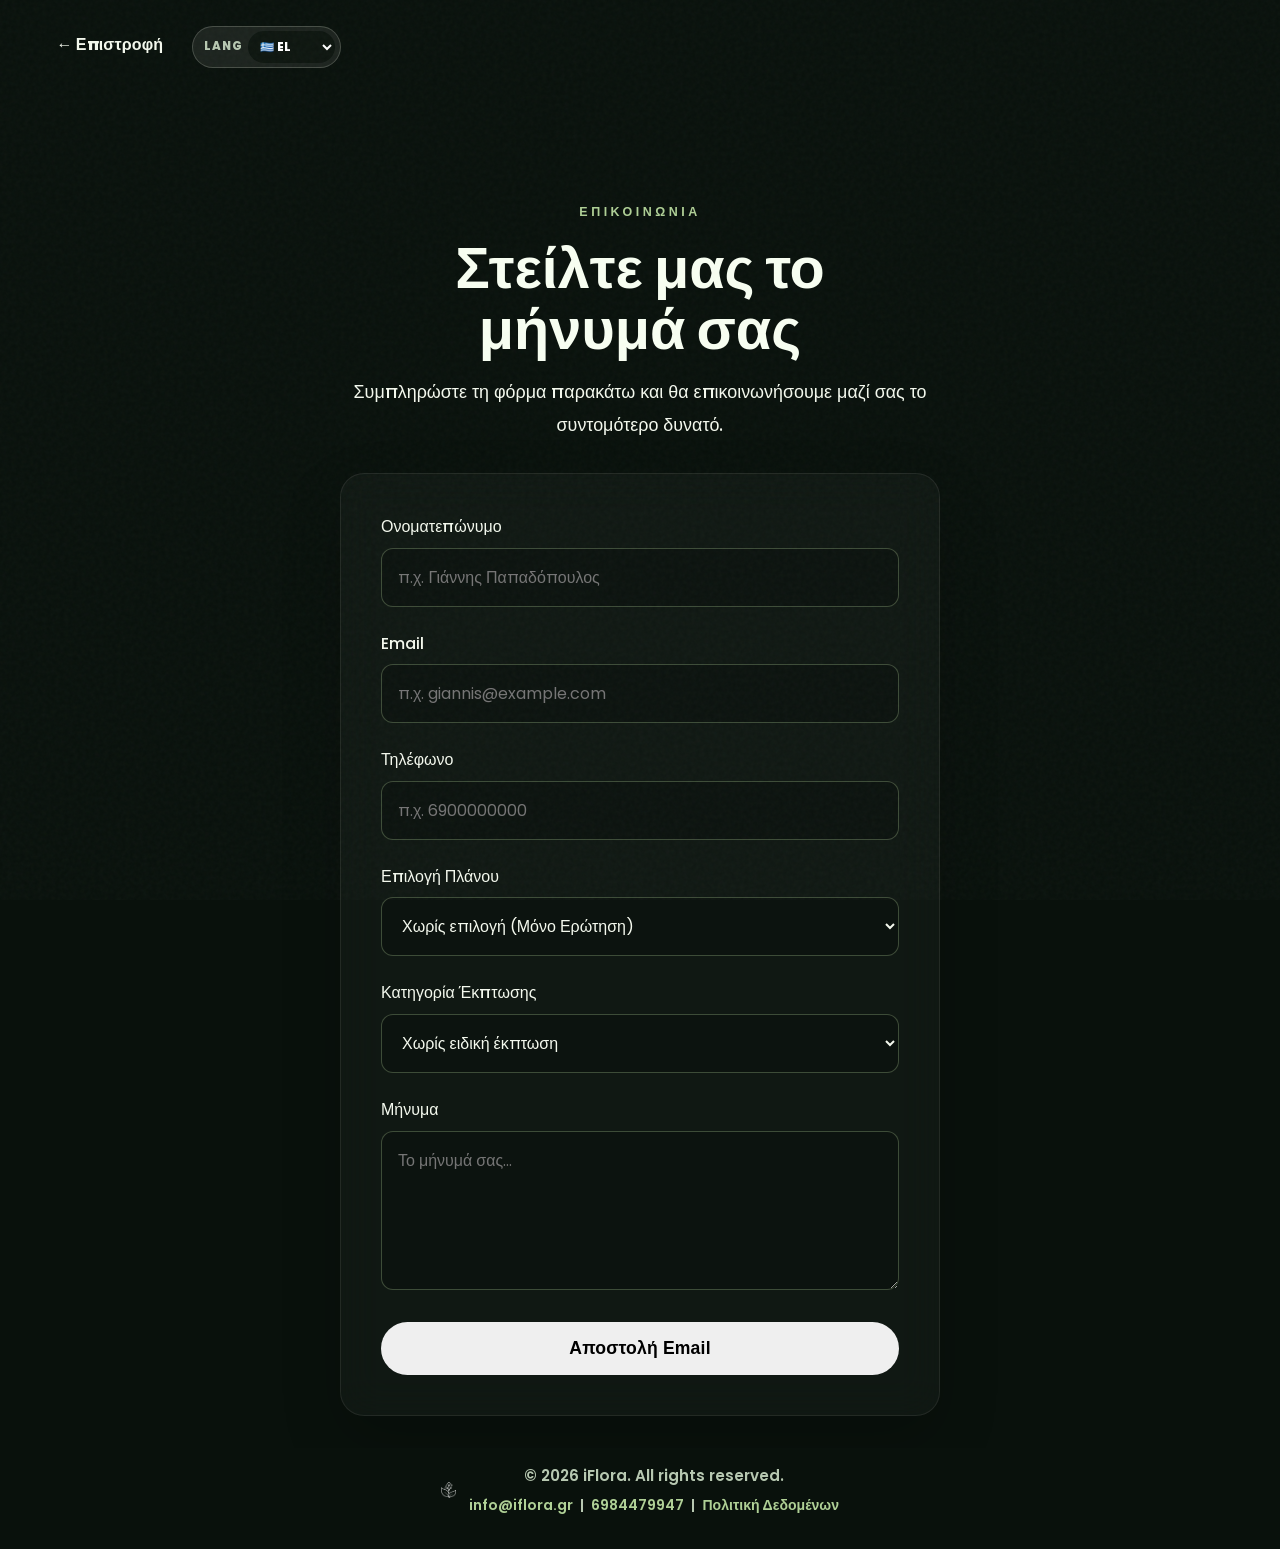
==== contact.html @ 6810f480 "Add multilingual landing page support" ====
<!DOCTYPE html>
<html lang="el">

<head>
	<meta charset="UTF-8">
	<meta name="viewport" content="width=device-width, initial-scale=1.0">
	<title>Επικοινωνία | iFlora</title>
	<link rel="preconnect" href="https://fonts.googleapis.com">
	<link rel="preconnect" href="https://fonts.gstatic.com" crossorigin>
	<link href="https://fonts.googleapis.com/css2?family=Poppins:wght@300;400;500;600&display=swap" rel="stylesheet">
	<link rel="icon" type="image/png" href="media/iflora.png">
	<link rel="stylesheet" href="style.css">
</head>

<body>
	<div class="identity-bg" id="identity-bg"></div>

	<div class="page-content">
		<div class="noise-overlay" aria-hidden="true"></div>

		<!-- Navigation -->
		<nav class="navbar" id="navbar" style="justify-content: space-between; padding: 1rem 2rem;">
			<a href="index.html" class="btn primary" style="text-decoration: none;">&larr; Επιστροφή</a>
			<label class="language-switcher contact-language-switcher" aria-label="Language selector">
					<span class="language-switcher-label">Lang</span>
					<select class="language-select" data-language-select aria-label="Language">
						<option value="el">🇬🇷 EL</option>
						<option value="bg">🇧🇬 BG</option>
						<option value="sq">🇦🇱 SQ</option>
						<option value="tr">🇹🇷 TR</option>
						<option value="ro">🇷🇴 RO</option>
						<option value="nl">🇳🇱 NL</option>
						<option value="fr">🇫🇷 FR</option>
						<option value="es">🇪🇸 ES</option>
						<option value="it">🇮🇹 IT</option>
					</select>
			</label>
		</nav>

		<main style="min-height: 85vh; display: flex; align-items: center; justify-content: center; padding: 2rem; margin-top: 5rem;">
			<section class="contact-section" data-animate style="width: 100%; max-width: 600px; position: relative; z-index: 10;">
				<div class="section-heading" style="text-align: center; margin-bottom: 2rem;">
					<p class="eyebrow">ΕΠΙΚΟΙΝΩΝΙΑ</p>
					<h2>Στείλτε μας το μήνυμά σας</h2>
					<p style="margin-top: 1rem; color: var(--text-muted);">Συμπληρώστε τη φόρμα παρακάτω και θα επικοινωνήσουμε μαζί σας το συντομότερο δυνατό.</p>
				</div>
				
				<form class="contact-form" action="mailto:info@iflora.gr" method="post" enctype="text/plain" style="display: flex; flex-direction: column; gap: 1.5rem; background: rgba(255, 255, 255, 0.03); padding: 2.5rem; border-radius: 24px; border: 1px solid rgba(255, 255, 255, 0.08); backdrop-filter: blur(20px); box-shadow: 0 25px 60px rgba(0,0,0,0.2);">
					<div class="form-group" style="display: flex; flex-direction: column; text-align: left;">
						<label for="name" style="margin-bottom: 0.5rem; font-weight: 500; color: var(--text);">Ονοματεπώνυμο</label>
						<input type="text" id="name" name="name" required placeholder="π.χ. Γιάννης Παπαδόπουλος" style="padding: 1rem; border-radius: 12px; border: 1px solid rgba(175, 208, 154, 0.3); background: rgba(0, 0, 0, 0.2); color: var(--text); font-family: inherit; font-size: 1rem;">
					</div>
					<div class="form-group" style="display: flex; flex-direction: column; text-align: left;">
						<label for="email" style="margin-bottom: 0.5rem; font-weight: 500; color: var(--text);">Email</label>
						<input type="email" id="email" name="email" required placeholder="π.χ. giannis@example.com" style="padding: 1rem; border-radius: 12px; border: 1px solid rgba(175, 208, 154, 0.3); background: rgba(0, 0, 0, 0.2); color: var(--text); font-family: inherit; font-size: 1rem;">
					</div>
					<div class="form-group" style="display: flex; flex-direction: column; text-align: left;">
						<label for="phone" style="margin-bottom: 0.5rem; font-weight: 500; color: var(--text);">Τηλέφωνο</label>
						<input type="tel" id="phone" name="phone" placeholder="π.χ. 6900000000" style="padding: 1rem; border-radius: 12px; border: 1px solid rgba(175, 208, 154, 0.3); background: rgba(0, 0, 0, 0.2); color: var(--text); font-family: inherit; font-size: 1rem;">
					</div>
					<div class="form-group" style="display: flex; flex-direction: column; text-align: left;">
						<label for="plan" style="margin-bottom: 0.5rem; font-weight: 500; color: var(--text);">Επιλογή Πλάνου</label>
						<select id="plan" name="plan" style="padding: 1rem; border-radius: 12px; border: 1px solid rgba(175, 208, 154, 0.3); background: rgba(0, 0, 0, 0.2); color: var(--text); font-family: inherit; font-size: 1rem;">
							<option value="none">Χωρίς επιλογή (Μόνο Ερώτηση)</option>
							<option value="Beginner">Beginner</option>
							<option value="Standard">Standard</option>
							<option value="Professional">Professional</option>
						</select>
					</div>
					<div class="form-group" style="display: flex; flex-direction: column; text-align: left;">
						<label for="discount" style="margin-bottom: 0.5rem; font-weight: 500; color: var(--text);">Κατηγορία Έκπτωσης</label>
						<select id="discount" name="discount" style="padding: 1rem; border-radius: 12px; border: 1px solid rgba(175, 208, 154, 0.3); background: rgba(0, 0, 0, 0.2); color: var(--text); font-family: inherit; font-size: 1rem;">
							<option value="none">Χωρίς ειδική έκπτωση</option>
							<option value="Student">Student — φοιτητές</option>
							<option value="iFlora NextGen">iFlora NextGen — μη φοιτητές κάτω των 30</option>
						</select>
					</div>
					<div class="form-group" style="display: flex; flex-direction: column; text-align: left;">
						<label for="message" style="margin-bottom: 0.5rem; font-weight: 500; color: var(--text);">Μήνυμα</label>
						<textarea id="message" name="message" rows="5" required placeholder="Το μήνυμά σας..." style="padding: 1rem; border-radius: 12px; border: 1px solid rgba(175, 208, 154, 0.3); background: rgba(0, 0, 0, 0.2); color: var(--text); font-family: inherit; resize: vertical; font-size: 1rem;"></textarea>
					</div>
					<button type="submit" class="btn primary" style="width: 100%; justify-content: center; margin-top: 0.5rem; font-size: 1.1rem;">Αποστολή Email</button>
				</form>
			</section>
		</main>

		<div class="footer-shell site-footer contact-page-footer">
			<img src="media/iflora2.png" alt="iFlora Logo" style="height: 16px; width: auto; opacity: 0.8;">
			<div class="footer-copy">
				<p>© 2026 iFlora. All rights reserved.</p>
				<div class="footer-contact" aria-label="Στοιχεία επικοινωνίας">
					<a href="mailto:info@iflora.gr">info@iflora.gr</a>
					<span aria-hidden="true">|</span>
					<a href="tel:+306984479947">6984479947</a>
					<span aria-hidden="true">|</span>
					<a href="politiki-dedomenon.html">Πολιτική Δεδομένων</a>
				</div>
			</div>
		</div>
	</div>

	<script src="i18n.js"></script>
	<script src="script.js"></script>
</body>

</html>
---- style.css ----
:root {
	--forest: #2d4b2f;
	--leaf: #597b5b;
	--sage: #afd096;
	--cream: #09110c;
	--mist: #111f15;
	--olive: #7f966d;
	--ink: #f4f9ee;
	--muted: #b7c8b1;
	--white: #ffffff;
	--panel: rgba(17, 31, 21, 0.72);
	--panel-strong: rgba(20, 35, 24, 0.92);
	--border: rgba(229, 237, 232, 0.14);
	--shadow: 0 24px 70px rgba(0, 0, 0, 0.3);
	--radius: 22px;
	--max: 1180px;
	font-family: "Poppins", -apple-system, BlinkMacSystemFont, "Segoe UI", sans-serif;
	color: var(--ink);
	background: var(--cream);
}

* {
	box-sizing: border-box;
	margin: 0;
	padding: 0;
}

html {
	scroll-behavior: smooth;
}

body {
	min-height: 100vh;
	background: var(--cream);
	color: var(--ink);
	line-height: 1.6;
	-webkit-font-smoothing: antialiased;
	text-rendering: optimizeLegibility;
	transition: color 0.8s ease, background 0.8s ease;
}

body::selection {
	background: var(--sage);
	color: var(--forest);
}

a {
	color: inherit;
	text-decoration: none;
}

img,
video {
	display: block;
	max-width: 100%;
}

.site-bg {
	position: fixed;
	inset: 0;
	z-index: -2;
	background:
		radial-gradient(circle at 12% 12%, rgba(175, 208, 150, 0.18), transparent 30%),
		radial-gradient(circle at 86% 18%, rgba(89, 123, 91, 0.18), transparent 32%),
		linear-gradient(180deg, #07100b 0%, #0e1a12 52%, #172716 100%);
	transition: opacity 0.8s ease, background 0.8s ease;
}

.noise-overlay {
	position: fixed;
	inset: 0;
	z-index: 20;
	pointer-events: none;
	opacity: 0.035;
	background-image: url("data:image/svg+xml,%3Csvg viewBox='0 0 256 256' xmlns='http://www.w3.org/2000/svg'%3E%3Cfilter id='noise'%3E%3CfeTurbulence type='fractalNoise' baseFrequency='0.8' numOctaves='4' stitchTiles='stitch'/%3E%3C/filter%3E%3Crect width='100%25' height='100%25' filter='url(%23noise)'/%3E%3C/svg%3E");
}

.site-header {
	position: sticky;
	top: 8px;
	z-index: 10;
	display: flex;
	align-items: center;
	justify-content: space-between;
	gap: 1.25rem;
	width: min(calc(100% - 32px), 1280px);
	margin: 8px auto 0;
	padding: 0.46rem 0.68rem;
	border: 1px solid var(--border);
	border-radius: 999px;
	background: rgba(9, 17, 12, 0.76);
	backdrop-filter: blur(18px);
	-webkit-backdrop-filter: blur(18px);
	box-shadow: 0 14px 40px rgba(0, 0, 0, 0.16);
}

.site-header.is-scrolled {
	background: rgba(9, 17, 12, 0.92);
	box-shadow: 0 18px 48px rgba(0, 0, 0, 0.22);
}

.brand {
	display: inline-flex;
	align-items: center;
	min-width: clamp(8.6rem, 13vw, 12rem);
	padding: 0.18rem 0.42rem;
	border-radius: 999px;
	background: transparent;
}

.brand img {
	width: clamp(8.6rem, 13vw, 12rem);
	height: auto;
	object-fit: contain;
	filter: drop-shadow(0 1px 10px rgba(0, 0, 0, 0.3));
}

.nav-links {
	display: flex;
	align-items: center;
	gap: clamp(0.8rem, 2vw, 1.8rem);
	color: var(--muted);
	font-size: 0.92rem;
	font-weight: 700;
}

.nav-links a {
	transition: color 0.25s ease;
}

.nav-links a:hover {
	color: var(--sage);
}

.mobile-nav-login {
	display: none;
}

.header-actions {
	display: flex;
	align-items: center;
	gap: 0.6rem;
}

.language-switcher {
	display: inline-flex;
	align-items: center;
	gap: 0.35rem;
	min-height: 42px;
	padding: 0.24rem 0.36rem 0.24rem 0.7rem;
	border: 1px solid rgba(245, 250, 233, 0.2);
	border-radius: 999px;
	background: rgba(245, 250, 233, 0.08);
	color: var(--white);
	font-size: 0.72rem;
	font-weight: 800;
	letter-spacing: 0.08em;
	text-transform: uppercase;
}

.language-switcher-label {
	color: var(--muted);
}

.language-select {
	min-width: 5.4rem;
	min-height: 32px;
	border: 0;
	border-radius: 999px;
	background: rgba(9, 17, 12, 0.72);
	color: var(--white);
	font: inherit;
	letter-spacing: 0.04em;
	padding: 0 0.5rem;
	cursor: pointer;
	outline: none;
}

.language-select:focus-visible {
	box-shadow: 0 0 0 2px rgba(175, 208, 150, 0.7);
}

.contact-language-switcher {
	position: relative;
	z-index: 10;
}

.menu-toggle {
	display: none;
	width: 44px;
	height: 44px;
	align-items: center;
	justify-content: center;
	flex-direction: column;
	gap: 4px;
	border: 1px solid rgba(245, 250, 233, 0.24);
	border-radius: 999px;
	background: rgba(245, 250, 233, 0.08);
	color: var(--white);
	cursor: pointer;
	transition: background 0.25s ease, border-color 0.25s ease, transform 0.25s ease;
}

.menu-toggle:hover,
.menu-toggle:focus-visible {
	background: rgba(245, 250, 233, 0.14);
	border-color: rgba(245, 250, 233, 0.42);
}

.menu-toggle span {
	display: block;
	width: 18px;
	height: 2px;
	border-radius: 99px;
	background: currentColor;
	transition: transform 0.25s ease, opacity 0.25s ease;
}

.site-header.nav-open .menu-toggle span:nth-child(1) {
	transform: translateY(6px) rotate(45deg);
}

.site-header.nav-open .menu-toggle span:nth-child(2) {
	opacity: 0;
}

.site-header.nav-open .menu-toggle span:nth-child(3) {
	transform: translateY(-6px) rotate(-45deg);
}

.btn {
	display: inline-flex;
	align-items: center;
	justify-content: center;
	min-height: 48px;
	padding: 0.9rem 1.4rem;
	border-radius: 999px;
	border: 2px solid transparent;
	font-weight: 800;
	letter-spacing: 0.01em;
	text-align: center;
	transition: transform 0.25s ease, background 0.25s ease, border-color 0.25s ease, color 0.25s ease;
}

.btn:hover {
	transform: translateY(-2px);
}

.btn-primary {
	background: var(--sage);
	border-color: var(--sage);
	color: var(--forest);
}

.btn-primary:hover {
	background: #c9ddbf;
	border-color: #c9ddbf;
}

.btn-login {
	background: rgba(175, 208, 150, 0.96);
	border-color: rgba(175, 208, 150, 0.96);
	color: var(--forest);
	box-shadow: 0 10px 26px rgba(0, 0, 0, 0.18);
}

.btn-login:hover,
.btn-login:focus-visible {
	background: #c9ddbf;
	border-color: #c9ddbf;
}

.btn-outline,
.btn-ghost {
	background: transparent;
	border-color: rgba(245, 250, 233, 0.34);
	color: var(--white);
}

.btn-small {
	min-height: 36px;
	padding: 0.5rem 0.9rem;
	font-size: 0.86rem;
}

.full-width {
	width: 100%;
}

main {
	overflow: hidden;
}

.hero-section {
	position: relative;
	min-height: calc(100vh - 32px);
	display: grid;
	align-items: end;
	margin-top: -68px;
	padding: clamp(6.4rem, 10vw, 8.8rem) clamp(1.2rem, 5vw, 4rem) clamp(3rem, 7vw, 6rem);
	color: var(--white);
	overflow: hidden;
	isolation: isolate;
}

.hero-video,
.hero-overlay {
	position: absolute;
	inset: 0;
	width: 100%;
	height: 100%;
}

.hero-video {
	z-index: -2;
	object-fit: cover;
	filter: saturate(0.92) contrast(1.05);
}

.hero-overlay {
	z-index: -1;
	background:
		linear-gradient(90deg, rgba(5, 14, 7, 0.9) 0%, rgba(5, 14, 7, 0.54) 48%, rgba(5, 14, 7, 0.04) 100%),
		linear-gradient(180deg, rgba(5, 14, 7, 0) 0%, rgba(5, 14, 7, 0) 26%, rgba(5, 14, 7, 0.72) 100%);
}

.hero-content {
	position: relative;
	z-index: 4;
	width: min(920px, 100%);
}

.eyebrow {
	color: var(--sage);
	font-size: 0.78rem;
	font-weight: 800;
	letter-spacing: 0.28em;
	text-transform: uppercase;
	margin-bottom: 1rem;
}

.hero-section h2 {
	max-width: 860px;
	font-size: clamp(2.25rem, 4.7vw, 4.9rem);
	font-weight: 800;
	line-height: 1.02;
	letter-spacing: 0;
	color: var(--white);
	text-shadow: 0 2px 28px rgba(0, 0, 0, 0.34);
	text-wrap: balance;
}

.hero-blob-frame {
	position: absolute;
	top: clamp(4.2rem, 8vw, 5.8rem);
	right: clamp(-0.8rem, 1vw, 1.5rem);
	z-index: 1;
	width: min(48vw, 640px);
	aspect-ratio: 1;
	border: 0;
	background: transparent;
	pointer-events: none;
	opacity: 0.78;
	mix-blend-mode: screen;
	filter: drop-shadow(0 0 34px rgba(255, 255, 255, 0.24));
}

.hero-lede {
	max-width: 760px;
	margin-top: 1.4rem;
	color: rgba(255, 255, 255, 0.88);
	font-size: clamp(1.05rem, 1.55vw, 1.28rem);
	font-weight: 500;
	line-height: 1.75;
}

.hero-actions {
	display: flex;
	flex-wrap: wrap;
	gap: 0.9rem;
	margin-top: 2rem;
}

.hero-section .btn-ghost {
	border-color: rgba(255, 255, 255, 0.45);
	color: var(--white);
}

.hero-proof {
	display: flex;
	flex-wrap: wrap;
	gap: 0.75rem;
	list-style: none;
	margin-top: 2rem;
}

.hero-proof li {
	padding: 0.55rem 0.82rem;
	border: 1px solid rgba(255, 255, 255, 0.22);
	border-radius: 999px;
	background: rgba(255, 255, 255, 0.08);
	color: rgba(255, 255, 255, 0.9);
	font-size: 0.88rem;
	font-weight: 700;
}

.intro-band,
.section-shell,
.split-feature,
.proof-section,
.solution-strip,
.faq-section,
.final-cta {
	width: min(calc(100% - 32px), var(--max));
	margin: clamp(4rem, 8vw, 7rem) auto;
}

.intro-band {
	display: grid;
	grid-template-columns: 1.1fr 0.9fr;
	gap: clamp(1.5rem, 5vw, 4rem);
	align-items: end;
	padding: clamp(2rem, 5vw, 4rem);
	border: 1px solid var(--border);
	border-radius: var(--radius);
	background: var(--panel);
	box-shadow: var(--shadow);
}

.intro-band h2,
.section-heading h2,
.split-copy h2,
.solution-copy h2,
.final-cta h2 {
	font-size: clamp(2.1rem, 4.5vw, 4rem);
	font-weight: 800;
	line-height: 1.06;
	letter-spacing: 0;
	text-wrap: balance;
}

.intro-band h2,
.section-heading h2,
.split-copy h2,
.solution-copy h2,
.final-cta h2,
.application-card h3,
.plan-card h3,
.faq-grid summary {
	color: #f8fff2;
}

.intro-band > p,
.split-copy > p,
.section-heading p:not(.eyebrow),
.final-cta p:not(.eyebrow) {
	color: var(--muted);
	font-size: clamp(1rem, 1.4vw, 1.16rem);
	font-weight: 500;
	line-height: 1.8;
}

.section-heading {
	max-width: 850px;
	margin-bottom: clamp(1.5rem, 4vw, 3rem);
}

.application-grid {
	display: grid;
	grid-template-columns: repeat(4, minmax(0, 1fr));
	gap: 1rem;
}

.application-card,
.metric-card,
.plan-card,
.faq-grid details {
	border: 1px solid var(--border);
	border-radius: var(--radius);
	background: rgba(19, 34, 23, 0.9);
	border-color: rgba(229, 237, 232, 0.18);
	box-shadow: var(--shadow);
}

.split-copy,
.intro-band {
	background: rgba(19, 34, 23, 0.9);
	border-color: rgba(229, 237, 232, 0.18);
}

.application-card {
	position: relative;
	min-height: 360px;
	display: flex;
	flex-direction: column;
	justify-content: flex-end;
	padding: 1.35rem;
	overflow: hidden;
	transition: transform 0.3s ease, background 0.3s ease;
}

.application-card::before {
	content: "";
	position: absolute;
	inset: 0;
	background:
		linear-gradient(180deg, transparent 0%, rgba(45, 75, 47, 0.08) 48%, rgba(45, 75, 47, 0.22) 100%),
		radial-gradient(circle at 20% 0%, rgba(175, 208, 150, 0.35), transparent 35%);
	pointer-events: none;
}

.application-card:hover {
	transform: translateY(-8px);
}

.application-card > * {
	position: relative;
	z-index: 1;
}

.card-number {
	position: absolute;
	top: 1.2rem;
	right: 1.2rem;
	color: rgba(175, 208, 150, 0.14);
	font-size: 3.8rem;
	font-weight: 800;
	line-height: 1;
}

.application-card h3 {
	max-width: 10ch;
	font-size: clamp(1.35rem, 2vw, 1.9rem);
	font-weight: 800;
	line-height: 1.08;
	margin-bottom: 0.85rem;
}

.application-card p {
	color: var(--muted);
	font-weight: 500;
	line-height: 1.7;
	margin-bottom: 1rem;
}

.application-card p,
.stack-list p,
.faq-grid p,
.plan-card ul,
.metric-card span,
.intro-band > p,
.split-copy > p {
	color: #cddbc7;
}

.application-card a {
	color: var(--sage);
	font-weight: 800;
}

.split-feature {
	position: relative;
	display: grid;
	grid-template-columns: 1fr;
	min-height: 660px;
	align-items: center;
	border-radius: calc(var(--radius) + 12px);
	box-shadow: var(--shadow);
	overflow: hidden;
	isolation: isolate;
}

.split-media,
.split-copy {
	grid-area: 1 / 1;
}

.split-media {
	position: absolute;
	inset: 0;
	min-height: 0;
	height: auto;
	border-radius: inherit;
	overflow: hidden;
	box-shadow: none;
}

.split-media::after {
	content: "";
	position: absolute;
	inset: 0;
	z-index: 1;
	background:
		linear-gradient(90deg, rgba(5, 14, 7, 0.18), rgba(5, 14, 7, 0.74)),
		linear-gradient(180deg, rgba(5, 14, 7, 0.02), rgba(5, 14, 7, 0.58));
	pointer-events: none;
}

.split-media video {
	position: absolute;
	inset: 0;
	width: 100%;
	height: 100%;
	object-fit: cover;
	filter: saturate(0.88) contrast(1.06);
}

.split-copy {
	position: relative;
	z-index: 2;
	justify-self: end;
	width: min(610px, calc(100% - clamp(2rem, 8vw, 6rem)));
	margin: clamp(1.3rem, 4vw, 3rem);
	padding: clamp(2rem, 4vw, 3.5rem);
	border: 1px solid var(--border);
	border-radius: calc(var(--radius) + 8px);
	background: rgba(13, 27, 17, 0.78);
	backdrop-filter: blur(18px) saturate(1.08);
	-webkit-backdrop-filter: blur(18px) saturate(1.08);
	box-shadow: var(--shadow);
}

.stack-list {
	display: grid;
	gap: 1rem;
	margin-top: 2rem;
}

.stack-list div {
	padding: 1.1rem;
	border: 1px solid var(--border);
	border-radius: 16px;
	background: rgba(175, 208, 150, 0.12);
}

.stack-list span {
	color: var(--sage);
	font-size: 0.85rem;
	font-weight: 800;
}

.stack-list h3 {
	margin: 0.2rem 0 0.35rem;
	font-size: 1.15rem;
}

.stack-list p {
	color: var(--muted);
	font-size: 0.96rem;
	font-weight: 500;
}

.metric-grid {
	display: grid;
	grid-template-columns: repeat(3, minmax(0, 1fr));
	gap: 1rem;
}

.metric-card {
	padding: clamp(1.4rem, 4vw, 2.3rem);
}

.metric-card strong {
	display: block;
	color: var(--sage);
	font-size: clamp(3rem, 6vw, 5rem);
	font-weight: 800;
	line-height: 1;
}

.metric-card span {
	display: block;
	max-width: 18ch;
	margin-top: 0.8rem;
	color: var(--muted);
	font-weight: 700;
}

.solution-strip {
	position: relative;
	display: grid;
	grid-template-columns: 0.85fr 1.15fr;
	gap: clamp(1.5rem, 5vw, 4rem);
	align-items: center;
	padding: clamp(2rem, 5vw, 4rem);
	border-radius: calc(var(--radius) + 12px);
	background: rgba(8, 18, 11, 0.9);
	color: var(--white);
	box-shadow: var(--shadow);
	overflow: hidden;
	isolation: isolate;
}

.solution-strip-video,
.solution-strip-shade {
	position: absolute;
	inset: 0;
	width: 100%;
	height: 100%;
	pointer-events: none;
}

.solution-strip-video {
	z-index: -2;
	object-fit: cover;
	filter: saturate(0.82) contrast(1.08);
}

.solution-strip-shade {
	z-index: -1;
	background:
		linear-gradient(90deg, rgba(5, 14, 7, 0.9), rgba(5, 14, 7, 0.48)),
		radial-gradient(circle at 78% 18%, rgba(175, 208, 150, 0.25), transparent 30%);
}

.solution-strip > :not(.solution-strip-video):not(.solution-strip-shade) {
	position: relative;
	z-index: 1;
}

.solution-strip h2,
.final-cta h2 {
	color: var(--white);
	text-shadow: 0 2px 18px rgba(0, 0, 0, 0.24);
}

.solution-strip .eyebrow,
.final-cta .eyebrow {
	color: rgba(245, 250, 233, 0.78);
}

.solution-list {
	display: grid;
	grid-template-columns: repeat(2, minmax(0, 1fr));
	gap: 0.85rem;
}

.solution-list a {
	padding: 1rem;
	border: 1px solid rgba(255, 255, 255, 0.18);
	border-radius: 16px;
	background: rgba(255, 255, 255, 0.08);
	font-weight: 800;
	transition: background 0.25s ease, transform 0.25s ease;
}

.solution-list a:hover {
	background: rgba(255, 255, 255, 0.14);
	transform: translateY(-3px);
}

.plans-section {
	position: relative;
	width: 100%;
	margin: clamp(4rem, 8vw, 7rem) auto;
	padding: clamp(4rem, 8vw, 7rem) clamp(1rem, 4vw, 3rem);
	overflow: hidden;
	color: #f7fbf2;
}

.plans-bg-video,
.plans-bg-shade {
	position: absolute;
	inset: 0;
	width: 100%;
	height: 100%;
}

.plans-bg-video {
	z-index: -2;
	object-fit: cover;
	filter: saturate(0.82) contrast(1.08);
}

.plans-bg-shade {
	z-index: -1;
	background:
		linear-gradient(180deg, rgba(5, 14, 7, 0.5), rgba(5, 14, 7, 0.74)),
		radial-gradient(circle at 18% 18%, rgba(175, 208, 150, 0.18), transparent 30%),
		radial-gradient(circle at 82% 8%, rgba(255, 255, 255, 0.12), transparent 26%);
}

.plans-inner {
	width: min(100%, 1480px);
	margin: 0 auto;
}

.plans-section .section-heading {
	max-width: 1180px;
	margin-bottom: clamp(2rem, 4vw, 3.5rem);
}

.plans-section .section-heading h2,
.plans-section .section-heading .eyebrow {
	color: var(--white);
	text-shadow: 0 2px 18px rgba(0, 0, 0, 0.32);
}

.plans-section .plan-grid {
	display: grid;
	grid-template-columns: repeat(3, minmax(0, 1fr));
	gap: clamp(1rem, 2.4vw, 2rem);
	align-items: stretch;
}

.plans-section .plan-card {
	position: relative;
	display: flex;
	flex-direction: column;
	min-height: clamp(560px, 58vw, 650px);
	padding: 0;
	overflow: hidden;
	border: 1px solid rgba(246, 251, 240, 0.24);
	border-radius: 24px;
	background: rgba(19, 31, 22, 0.58);
	backdrop-filter: blur(18px) saturate(1.08);
	-webkit-backdrop-filter: blur(18px) saturate(1.08);
	box-shadow:
		0 24px 70px rgba(0, 0, 0, 0.24),
		inset 0 1px 0 rgba(255, 255, 255, 0.16);
	color: #f7fbf2;
}

.plans-section .plan-card::before {
	content: none;
}

.plans-section .plan-card.featured {
	background: rgba(19, 31, 22, 0.58);
	border-color: rgba(246, 251, 240, 0.24);
	box-shadow: 0 0 30px rgba(175, 208, 150, 0.15), inset 0 1px 0 rgba(255, 255, 255, 0.16);
}

.plans-section .plan-card-bg {
	position: absolute;
	top: 0;
	bottom: 0;
	width: 100%;
	z-index: 0;
	background-size: auto 100%;
	background-repeat: no-repeat;
	opacity: 0.4;
	filter: blur(3px);
	pointer-events: none;
	border-radius: inherit;
	clip-path: inset(0 round 24px);
}

.plans-section .plan-bg-growth {
	right: 0;
	background-image: url("media/beginner.png");
	background-position: right center;
}

.plans-section .plan-bg-elite {
	left: 0;
	background-image: url("media/ifloraph.png");
	background-position: left center;
}

.plans-section .plan-bg-pro {
	left: 0;
	background-image: url("media/pro.png");
	background-position: left center;
}

.plans-section .card-shine {
	position: absolute;
	inset: 0;
	z-index: 1;
	border-radius: inherit;
	background: linear-gradient(135deg, rgba(255, 255, 255, 0.18) 0%, transparent 42%, rgba(255, 255, 255, 0.05) 100%);
	opacity: 0.45;
	pointer-events: none;
}

.plans-section .plan-zone-top {
	position: relative;
	z-index: 2;
	display: flex;
	flex-direction: column;
	padding: clamp(1.6rem, 3vw, 2.4rem);
	background: transparent;
}

.plans-section .plan-zone-bottom {
	position: relative;
	z-index: 2;
	flex-grow: 1;
	display: flex;
	flex-direction: column;
	padding: clamp(1.3rem, 2.5vw, 2rem);
	background: rgba(10, 18, 12, 0.16);
}

.plans-section .luxury-title {
	display: flex;
	align-items: baseline;
	gap: 0.35rem;
	margin: 0 0 0.7rem;
	color: var(--white);
	font-size: clamp(1.55rem, 2.4vw, 2.15rem);
	font-weight: 500;
	line-height: 1.15;
	max-width: none;
}

.plans-section .luxury-title strong {
	font-weight: 800;
	color: var(--white);
}

.plans-section .luxury-title span {
	font-weight: 400;
	color: rgba(245, 250, 233, 0.9);
}

.plans-section .price-layout {
	position: relative;
	z-index: 2;
	display: flex;
	align-items: flex-start;
	margin-bottom: 0.5rem;
	color: var(--sage);
	text-shadow: 0 0 24px rgba(175, 208, 150, 0.18);
}

.plans-section .price-layout .currency {
	margin-top: 0.6rem;
	margin-right: 0.2rem;
	font-size: clamp(1.35rem, 2vw, 1.65rem);
	font-weight: 700;
	color: var(--sage);
}

.plans-section .price-layout .amount {
	font-size: clamp(4rem, 6vw, 5.8rem);
	font-weight: 800;
	line-height: 1;
	color: var(--sage);
}

.plans-section .price-layout .period {
	margin-top: auto;
	margin-bottom: 0.6rem;
	margin-left: 0.2rem;
	color: rgba(245, 250, 233, 0.86);
	font-size: clamp(1rem, 1.6vw, 1.3rem);
	font-weight: 600;
}

.plans-section .subtext {
	min-height: 2rem;
	margin-bottom: 1.5rem;
	color: rgba(245, 250, 233, 0.82);
	font-size: clamp(1rem, 1.35vw, 1.14rem);
	font-weight: 600;
	line-height: 1.65;
}

.plans-section .btn-primary.full-width {
	width: 100%;
	min-height: 70px;
	margin-top: auto;
	background: #dce8d4;
	border-color: #dce8d4;
	color: var(--forest);
	font-size: clamp(0.95rem, 1.2vw, 1.12rem);
	box-shadow: none;
	text-shadow: none;
}

.plans-section .btn-primary.full-width:hover {
	background: #c9ddbf;
	border-color: #c9ddbf;
}

.plans-section .plan-card ul {
	display: grid;
	gap: 0.85rem;
	list-style: none;
	margin: 0;
	color: rgba(245, 250, 233, 0.9);
	font-size: clamp(0.92rem, 1.1vw, 1.05rem);
	font-weight: 700;
	line-height: 1.45;
}

.plans-section .plan-card li {
	position: relative;
	padding-left: 1.55rem;
}

.plans-section .plan-card li::before {
	content: "✓";
	position: absolute;
	left: 0;
	color: var(--sage);
	font-weight: 800;
}

.plans-section .plan-card li.disabled {
	color: rgba(245, 250, 233, 0.4);
	text-decoration: line-through;
}

.plans-section .plan-card li.disabled::before {
	content: "-";
	color: rgba(245, 250, 233, 0.4);
	font-weight: 900;
	font-size: 1.2em;
	line-height: 1;
	top: 0.1em;
}

.plans-notes {
	margin-top: 3rem;
	text-align: left;
	color: rgba(245, 250, 233, 0.78);
	font-size: 0.9rem;
	line-height: 1.6;
	max-width: 1000px;
	margin-inline: auto;
	display: grid;
	gap: 0.55rem;
	padding: 1.15rem 1.25rem;
	border: 1px solid rgba(245, 250, 233, 0.12);
	border-radius: 16px;
	background: rgba(7, 22, 13, 0.38);
	backdrop-filter: blur(8px);
}

.discount-programs {
	position: relative;
	isolation: isolate;
	overflow: hidden;
	margin: clamp(2.5rem, 5vw, 4.5rem) auto 0;
	max-width: 1180px;
	padding: clamp(1.35rem, 3vw, 2.25rem);
	border: 1px solid rgba(245, 250, 233, 0.16);
	border-radius: 24px;
	background: rgba(7, 22, 13, 0.58);
	backdrop-filter: blur(14px);
}

.discount-programs-heading {
	position: relative;
	z-index: 2;
	max-width: 760px;
	margin-bottom: 1.5rem;
}

.discount-programs-heading .eyebrow { margin-bottom: 0.45rem; }
.discount-programs-heading h3 { font-size: clamp(1.45rem, 2.5vw, 2.25rem); line-height: 1.15; }
.discount-programs-heading > p:last-child { margin-top: 0.55rem; color: rgba(245, 250, 233, 0.72); }
.discount-programs-heading .future-motto { padding-left: 1rem; border-left: 3px solid #b8e35f; color: #eaf5df; font-weight: 700; }

.future-graphic { position: absolute; z-index: -1; top: 0; right: 0; width: min(42%, 470px); height: 245px; overflow: hidden; opacity: 0.72; pointer-events: none; }
.future-graphic::after { content: ""; position: absolute; inset: 0; background: linear-gradient(90deg, rgba(7, 22, 13, 1), transparent 48%), linear-gradient(0deg, rgba(7, 22, 13, 0.92), transparent 64%); }
.future-sun { position: absolute; top: 30px; right: 58px; width: 72px; height: 72px; border-radius: 50%; background: #b8e35f; box-shadow: 0 0 55px rgba(184, 227, 95, 0.55); }
.future-field { position: absolute; left: 6%; width: 125%; height: 120px; border: 2px solid rgba(175, 208, 150, 0.55); border-radius: 50%; transform: rotate(-8deg); }
.field-one { bottom: -66px; }
.field-two { bottom: -31px; }
.field-three { bottom: 4px; }
.future-sprout { position: absolute; z-index: 1; bottom: 48px; width: 3px; height: 50px; border-radius: 4px; background: #dce8d4; transform-origin: bottom; }
.future-sprout::before, .future-sprout::after, .future-sprout i::before, .future-sprout i::after { content: ""; position: absolute; width: 21px; height: 11px; background: #afd096; }
.future-sprout::before, .future-sprout i::before { right: 2px; border-radius: 18px 2px 18px 2px; transform: rotate(18deg); }
.future-sprout::after, .future-sprout i::after { left: 2px; border-radius: 2px 18px 2px 18px; transform: rotate(-18deg); }
.future-sprout::before, .future-sprout::after { top: 12px; }
.future-sprout i::before, .future-sprout i::after { top: 28px; }
.sprout-one { right: 218px; transform: scale(0.78); }
.sprout-two { right: 145px; height: 67px; transform: scale(1.08); }
.sprout-three { right: 70px; transform: scale(0.88); }

.discount-grid {
	display: grid;
	grid-template-columns: repeat(2, minmax(0, 1fr));
	gap: 1rem;
}

.discount-card {
	position: relative;
	z-index: 2;
	padding: clamp(1.15rem, 2.5vw, 1.65rem);
	border: 1px solid rgba(175, 208, 150, 0.2);
	border-radius: 18px;
	background: linear-gradient(145deg, rgba(175, 208, 150, 0.12), rgba(255, 255, 255, 0.035));
}

.discount-card.nextgen { background: linear-gradient(145deg, rgba(184, 227, 95, 0.13), rgba(255, 255, 255, 0.035)); }
.discount-card-top { display: flex; align-items: center; gap: 0.9rem; }
.discount-icon { display: grid; place-items: center; flex: 0 0 48px; width: 48px; height: 48px; border-radius: 50%; background: var(--sage); color: var(--forest); font-size: 1.1rem; font-weight: 900; }
.discount-label { color: #b8e35f; font-size: 0.76rem; font-weight: 800; letter-spacing: 0.12em; text-transform: uppercase; }
.discount-card h4 { font-size: clamp(1.05rem, 1.8vw, 1.3rem); }
.discount-card-motto { margin-top: 1rem; color: #eef8e7; font-size: 0.92rem; font-style: italic; font-weight: 600; }
.discount-duration { margin: 0.55rem 0 1rem; min-height: 3.2em; color: rgba(245, 250, 233, 0.68); font-size: 0.84rem; }
.discount-rates { display: grid; grid-template-columns: repeat(3, 1fr); gap: 0.55rem; }
.discount-rates span { display: grid; gap: 0.15rem; padding: 0.75rem 0.55rem; border-radius: 12px; background: rgba(5, 14, 7, 0.45); text-align: center; }
.discount-rates small { color: rgba(245, 250, 233, 0.68); font-size: 0.72rem; }
.discount-rates strong { color: #b8e35f; font-size: clamp(1.1rem, 2vw, 1.45rem); }
.discount-action { position: relative; z-index: 2; display: flex; align-items: center; justify-content: space-between; gap: 1.25rem; margin-top: 1.25rem; padding-top: 1.25rem; border-top: 1px solid rgba(245, 250, 233, 0.12); }
.discount-action > div { display: grid; gap: 0.2rem; }
.discount-action strong { color: var(--white); font-size: 1rem; }
.discount-action span { color: rgba(245, 250, 233, 0.68); font-size: 0.86rem; }
.discount-cta { flex: 0 0 auto; }

.plans-notes p {
	display: grid;
	grid-template-columns: 0.8rem minmax(0, 1fr);
	gap: 0.45rem;
	margin: 0;
}

.plans-notes p > span:first-child {
	color: #b8e35f;
	font-weight: 800;
	line-height: 1.6;
}

.keyword {
	color: #b8e35f;
	font-weight: 750;
}

.faq-grid {
	display: grid;
	gap: 0.9rem;
}

.faq-grid details {
	padding: 1.2rem 1.35rem;
}

.faq-grid summary {
	cursor: pointer;
	font-size: clamp(1.05rem, 1.7vw, 1.35rem);
	font-weight: 800;
}

.faq-grid p {
	max-width: 75ch;
	margin-top: 0.8rem;
	color: var(--muted);
	font-weight: 500;
}

.final-cta {
	display: flex;
	align-items: center;
	justify-content: space-between;
	gap: 2rem;
	padding: clamp(2rem, 5vw, 4rem);
	border-radius: calc(var(--radius) + 12px);
	background:
		linear-gradient(90deg, rgba(5, 14, 7, 0.92), rgba(45, 75, 47, 0.78)),
		url("media/iflorabh.png") center / cover;
	color: var(--white);
}

.final-cta h2 {
	max-width: 780px;
}

.site-footer {
	display: flex;
	align-items: center;
	justify-content: center;
	gap: 0.8rem;
	padding: 2rem 1rem 3rem;
	color: var(--muted);
	font-size: 0.95rem;
	font-weight: 600;
	text-align: center;
}

.site-footer img {
	width: 30px;
	height: 30px;
	object-fit: contain;
}

.footer-copy {
	display: grid;
	gap: 0.35rem;
}

.footer-contact {
	display: flex;
	flex-wrap: wrap;
	justify-content: center;
	gap: 0.45rem;
	font-size: 0.88rem;
}

.footer-contact a {
	color: var(--sage);
	transition: color 0.2s ease;
}

.footer-contact a:hover {
	color: var(--white);
}

.contact-page-footer {
	padding: 1rem 1rem 2rem;
}

.legal-main {
	width: min(calc(100% - 32px), 980px);
	margin: 0 auto;
	padding: clamp(4rem, 8vw, 7rem) 0 3rem;
}

.legal-hero {
	padding: clamp(2rem, 5vw, 4rem);
	border: 1px solid var(--border);
	border-radius: calc(var(--radius) + 10px);
	background: linear-gradient(135deg, rgba(17, 31, 21, 0.86), rgba(45, 75, 47, 0.56));
	box-shadow: var(--shadow);
}

.legal-hero h1 {
	max-width: 860px;
	margin-top: 0.8rem;
	font-size: clamp(2.3rem, 5.6vw, 5.4rem);
	line-height: 0.98;
	letter-spacing: 0;
	color: var(--white);
}

.legal-hero p {
	max-width: 820px;
	margin-top: 1.1rem;
	color: rgba(244, 249, 238, 0.82);
	font-size: clamp(1rem, 1.5vw, 1.16rem);
}

.legal-updated {
	color: var(--sage) !important;
	font-weight: 800;
}

.legal-content {
	margin-top: 1.2rem;
	padding: clamp(1.5rem, 4vw, 3rem);
	border: 1px solid var(--border);
	border-radius: var(--radius);
	background: rgba(17, 31, 21, 0.72);
}

.legal-content h2 {
	margin-top: 2.2rem;
	color: var(--white);
	font-size: clamp(1.25rem, 2vw, 1.8rem);
	line-height: 1.22;
}

.legal-content h2:first-child {
	margin-top: 0;
}

.legal-content p,
.legal-content li {
	color: var(--muted);
	font-size: 1rem;
	font-weight: 500;
}

.legal-content p {
	margin-top: 0.85rem;
}

.legal-content ul {
	display: grid;
	gap: 0.65rem;
	margin-top: 0.9rem;
	padding-left: 1.2rem;
}

.legal-content a {
	color: var(--sage);
	font-weight: 800;
	text-decoration: underline;
	text-decoration-color: rgba(175, 208, 150, 0.35);
	text-underline-offset: 0.18em;
}

.reveal {
	opacity: 0;
	transform: translateY(24px);
	transition: opacity 0.7s ease, transform 0.7s ease;
}

.reveal.visible {
	opacity: 1;
	transform: translateY(0);
}

@media (max-width: 1040px) {
	.nav-links {
		position: absolute;
		top: calc(100% + 0.6rem);
		right: 0.25rem;
		display: flex;
		width: min(290px, calc(100vw - 2rem));
		flex-direction: column;
		align-items: stretch;
		gap: 0.15rem;
		padding: 0.55rem;
		border: 1px solid rgba(245, 250, 233, 0.16);
		border-radius: 20px;
		background: rgba(9, 17, 12, 0.96);
		box-shadow: 0 22px 54px rgba(0, 0, 0, 0.32);
		backdrop-filter: blur(18px);
		-webkit-backdrop-filter: blur(18px);
		opacity: 0;
		visibility: hidden;
		pointer-events: none;
		transform: translateY(-8px) scale(0.98);
		transform-origin: top right;
		transition: opacity 0.22s ease, transform 0.22s ease, visibility 0.22s ease;
		z-index: 30;
	}

	.site-header.nav-open .nav-links {
		opacity: 1;
		visibility: visible;
		pointer-events: auto;
		transform: translateY(0) scale(1);
	}

	.nav-links a {
		display: flex;
		min-height: 44px;
		align-items: center;
		padding: 0.72rem 0.9rem;
		border-radius: 14px;
		color: var(--white);
	}

	.nav-links a:hover,
	.nav-links a:focus-visible {
		background: rgba(245, 250, 233, 0.1);
	}

	.nav-links .mobile-nav-login {
		display: flex;
		margin-top: 0.2rem;
		background: var(--sage);
		color: var(--forest);
	}

	.nav-links .mobile-nav-login:hover,
	.nav-links .mobile-nav-login:focus-visible {
		background: #c9ddbf;
		color: var(--forest);
	}

	.menu-toggle {
		display: inline-flex;
	}

	.application-grid {
		grid-template-columns: repeat(2, minmax(0, 1fr));
	}

	.split-feature,
	.solution-strip,
	.intro-band {
		grid-template-columns: 1fr;
	}

	.split-feature {
		min-height: 620px;
	}

	.split-copy {
		justify-self: stretch;
		width: auto;
		margin: 1.2rem;
	}

	.plans-section .plan-grid {
		grid-template-columns: 1fr;
		max-width: 640px;
		margin: 0 auto;
	}

	.plans-section .plan-card.featured {
		transform: none;
	}
}

@media (max-width: 720px) {
	.site-header {
		top: 8px;
		width: min(calc(100% - 20px), 1280px);
		border-radius: 24px;
		gap: 0.55rem;
		padding: 0.42rem 0.52rem;
	}

	.brand {
		min-width: auto;
		padding-inline: 0.15rem;
	}

	.brand img {
		width: 8rem;
	}

	.header-actions .btn-outline {
		display: none;
	}

	.language-switcher {
		gap: 0.25rem;
		min-height: 38px;
		padding: 0.18rem 0.28rem 0.18rem 0.5rem;
	}

	.language-switcher-label {
		display: none;
	}

	.language-select {
		min-width: 4.85rem;
		min-height: 30px;
		padding-inline: 0.42rem;
	}

	.hero-section {
		min-height: 94svh;
		margin-top: -72px;
		padding: 7.25rem 1rem 2.2rem;
	}

	.hero-section h2 {
		max-width: 15ch;
		font-size: 2rem;
		line-height: 1.07;
	}

	.hero-blob-frame {
		top: 4.6rem;
		right: -2rem;
		width: min(74vw, 430px);
		min-height: min(74vw, 430px);
		opacity: 0.72;
	}

	.hero-lede {
		max-width: 32rem;
		margin-top: 1rem;
		font-size: 0.98rem;
		line-height: 1.62;
	}

	.eyebrow {
		font-size: 0.68rem;
		letter-spacing: 0.18em;
	}

	.hero-actions,
	.final-cta {
		align-items: stretch;
		flex-direction: column;
	}

	.hero-actions .btn,
	.final-cta .btn {
		width: 100%;
	}

	.application-grid,
	.metric-grid,
	.plan-grid,
	.solution-list {
		grid-template-columns: 1fr;
	}

	.application-card {
		min-height: 310px;
	}

	.intro-band,
	.split-copy,
	.solution-strip,
	.final-cta {
		padding: 1.35rem;
	}

	.site-footer {
		flex-direction: column;
		padding-inline: 1.25rem;
	}

	.footer-contact {
		line-height: 1.7;
	}

	.legal-main {
		width: min(calc(100% - 20px), 980px);
		padding-top: 2.75rem;
	}

	.legal-hero,
	.legal-content {
		border-radius: 18px;
	}

	.split-feature {
		min-height: 760px;
	}

	.split-copy {
		align-self: end;
		margin: 0.9rem;
		padding: 1.1rem;
		border-radius: 22px;
	}

	.split-copy h2 {
		font-size: 1.9rem;
		line-height: 1.08;
	}

	.split-copy > p {
		font-size: 0.94rem;
		line-height: 1.58;
	}

	.stack-list {
		gap: 0.7rem;
		margin-top: 1rem;
	}

	.stack-list div {
		padding: 0.85rem;
		border-radius: 14px;
	}

	.stack-list h3 {
		font-size: 1rem;
	}

	.stack-list p {
		font-size: 0.86rem;
		line-height: 1.45;
	}

	.plans-section {
		margin: 3rem auto;
		padding: 3rem 0.75rem;
	}

	.plans-section .section-heading {
		margin-bottom: 1.5rem;
	}

	.plans-section .section-heading h2 {
		font-size: 2.2rem;
		line-height: 1.08;
	}

	.plans-section .plan-card {
		min-height: auto;
		border-radius: 22px;
	}

	.plans-section .plan-card-bg {
		opacity: 0.34;
		background-size: auto 92%;
	}

	.plans-section .plan-zone-top {
		padding: 1.25rem;
	}

	.plans-section .plan-zone-bottom {
		padding: 1.05rem 1.25rem 1.35rem;
	}

	.plans-section .luxury-title {
		flex-wrap: wrap;
		gap: 0.15rem 0.4rem;
		margin-bottom: 0.45rem;
		font-size: 1.9rem;
	}

	.plans-section .price-layout {
		margin-bottom: 0.25rem;
	}

	.plans-section .price-layout .currency {
		margin-top: 0.45rem;
		font-size: 1.15rem;
	}

	.plans-section .price-layout .amount {
		font-size: 4.15rem;
	}

	.plans-section .price-layout .period {
		margin-bottom: 0.45rem;
		font-size: 1rem;
	}

	.plans-section .subtext {
		min-height: 0;
		margin-bottom: 1rem;
		font-size: 0.95rem;
		line-height: 1.45;
	}

	.plans-section .btn-primary.full-width {
		min-height: 54px;
		padding: 0.7rem 1rem;
		font-size: 0.92rem;
		line-height: 1.25;
		white-space: normal;
	}

	.plans-section .plan-card ul {
		gap: 0.62rem;
		font-size: 0.92rem;
		line-height: 1.35;
	}

	.plans-section .plan-card li {
		padding-left: 1.35rem;
	}

	.discount-grid { grid-template-columns: 1fr; }
	.discount-duration { min-height: 0; }
	.future-graphic { width: 80%; opacity: 0.42; }
	.discount-action { align-items: stretch; flex-direction: column; }
	.discount-cta { width: 100%; }
}

@media (max-width: 420px) {
	.hero-section h2 {
		font-size: 1.78rem;
	}

	.hero-blob-frame {
		width: min(78vw, 350px);
		min-height: min(78vw, 350px);
		opacity: 0.68;
	}

	.plans-section .price-layout .amount {
		font-size: 3.65rem;
	}

	.plans-section .luxury-title {
		font-size: 1.65rem;
	}
}

@media (prefers-reduced-motion: reduce) {
	html {
		scroll-behavior: auto;
	}

	*,
	*::before,
	*::after {
		animation-duration: 0.01ms !important;
		animation-iteration-count: 1 !important;
		scroll-behavior: auto !important;
		transition-duration: 0.01ms !important;
	}
}
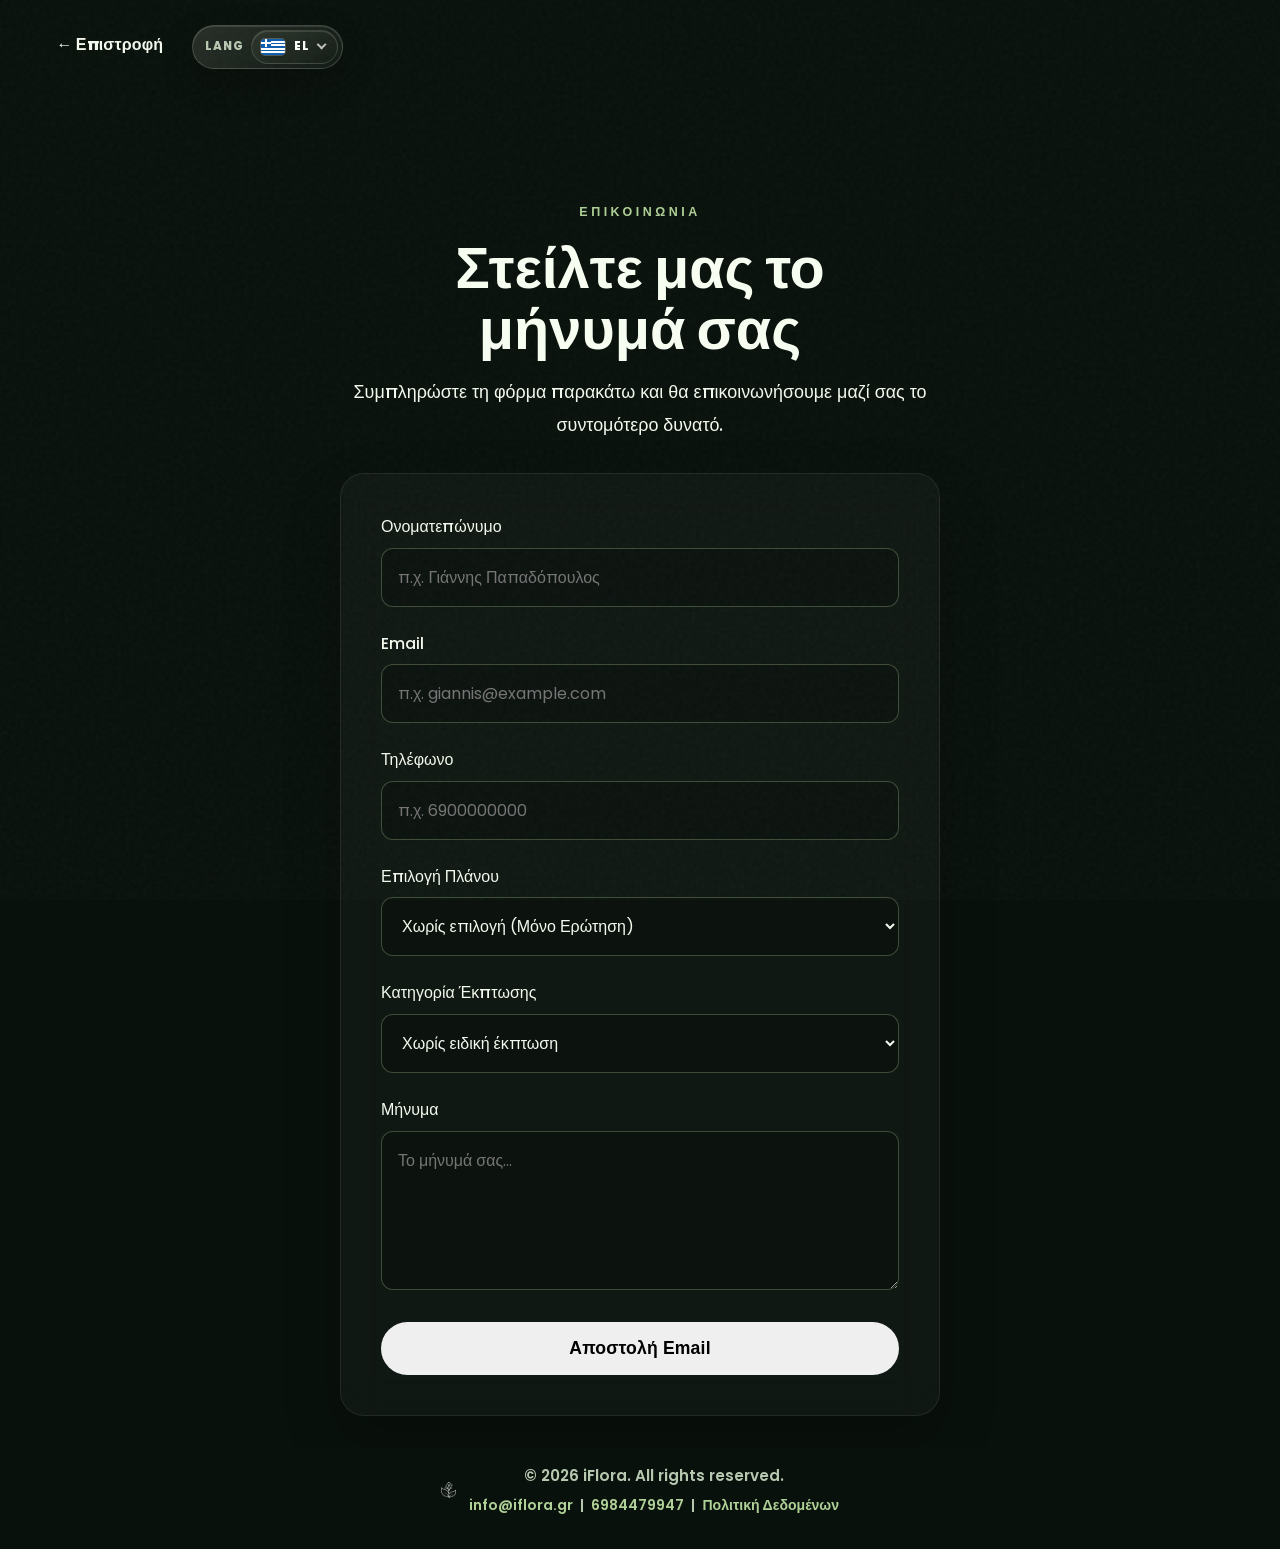
==== commit 44eaac2a: "Refine language selector and discount programs" ====
--- a/contact.html
+++ b/contact.html
@@ -21,20 +21,26 @@
 		<!-- Navigation -->
 		<nav class="navbar" id="navbar" style="justify-content: space-between; padding: 1rem 2rem;">
 			<a href="index.html" class="btn primary" style="text-decoration: none;">&larr; Επιστροφή</a>
-			<label class="language-switcher contact-language-switcher" aria-label="Language selector">
-					<span class="language-switcher-label">Lang</span>
-					<select class="language-select" data-language-select aria-label="Language">
-						<option value="el">🇬🇷 EL</option>
-						<option value="bg">🇧🇬 BG</option>
-						<option value="sq">🇦🇱 SQ</option>
-						<option value="tr">🇹🇷 TR</option>
-						<option value="ro">🇷🇴 RO</option>
-						<option value="nl">🇳🇱 NL</option>
-						<option value="fr">🇫🇷 FR</option>
-						<option value="es">🇪🇸 ES</option>
-						<option value="it">🇮🇹 IT</option>
-					</select>
-			</label>
+			<div class="language-switcher contact-language-switcher" data-language-switcher role="group" aria-label="Language selector">
+				<span class="language-switcher-label">Lang</span>
+				<select class="language-select" data-language-select aria-label="Language" aria-hidden="true" tabindex="-1">
+					<option value="el">EL</option>
+					<option value="bg">BG</option>
+					<option value="sq">SQ</option>
+					<option value="tr">TR</option>
+					<option value="ro">RO</option>
+					<option value="nl">NL</option>
+					<option value="fr">FR</option>
+					<option value="es">ES</option>
+					<option value="it">IT</option>
+				</select>
+				<button class="language-button" type="button" aria-haspopup="listbox" aria-expanded="false" data-language-button>
+					<span class="flag-icon flag-el" data-language-flag aria-hidden="true"></span>
+					<span class="language-current-code" data-language-code>EL</span>
+					<span class="language-chevron" aria-hidden="true"></span>
+				</button>
+				<div class="language-menu" role="listbox" data-language-menu></div>
+			</div>
 		</nav>
 
 		<main style="min-height: 85vh; display: flex; align-items: center; justify-content: center; padding: 2rem; margin-top: 5rem;">
--- a/style.css
+++ b/style.css
@@ -143,41 +143,246 @@
 }
 
 .language-switcher {
+	position: relative;
 	display: inline-flex;
 	align-items: center;
-	gap: 0.35rem;
-	min-height: 42px;
-	padding: 0.24rem 0.36rem 0.24rem 0.7rem;
-	border: 1px solid rgba(245, 250, 233, 0.2);
+	gap: 0.42rem;
+	min-height: 44px;
+	padding: 0.24rem;
+	border: 1px solid rgba(245, 250, 233, 0.18);
 	border-radius: 999px;
-	background: rgba(245, 250, 233, 0.08);
+	background:
+		linear-gradient(145deg, rgba(245, 250, 233, 0.13), rgba(245, 250, 233, 0.04)),
+		rgba(9, 17, 12, 0.54);
+	box-shadow:
+		0 14px 34px rgba(0, 0, 0, 0.22),
+		inset 0 1px 0 rgba(255, 255, 255, 0.12);
 	color: var(--white);
 	font-size: 0.72rem;
 	font-weight: 800;
 	letter-spacing: 0.08em;
 	text-transform: uppercase;
+	backdrop-filter: blur(18px);
+	-webkit-backdrop-filter: blur(18px);
 }
 
 .language-switcher-label {
+	padding-left: 0.55rem;
 	color: var(--muted);
 }
 
 .language-select {
-	min-width: 5.4rem;
-	min-height: 32px;
+	position: absolute;
+	width: 1px;
+	height: 1px;
+	margin: -1px;
+	overflow: hidden;
+	clip: rect(0 0 0 0);
+	clip-path: inset(50%);
+	white-space: nowrap;
 	border: 0;
+	padding: 0;
+}
+
+.language-button {
+	display: inline-flex;
+	align-items: center;
+	gap: 0.48rem;
+	min-height: 34px;
+	padding: 0 0.72rem 0 0.58rem;
+	border: 1px solid rgba(245, 250, 233, 0.14);
 	border-radius: 999px;
-	background: rgba(9, 17, 12, 0.72);
+	background:
+		linear-gradient(145deg, rgba(245, 250, 233, 0.15), rgba(245, 250, 233, 0.045)),
+		rgba(7, 16, 9, 0.76);
 	color: var(--white);
-	font: inherit;
-	letter-spacing: 0.04em;
-	padding: 0 0.5rem;
 	cursor: pointer;
 	outline: none;
-}
-
-.language-select:focus-visible {
+	font: inherit;
+	letter-spacing: 0.08em;
+	text-transform: uppercase;
+	box-shadow: inset 0 1px 0 rgba(255, 255, 255, 0.12);
+	transition: border-color 0.2s ease, background 0.2s ease, transform 0.2s ease;
+}
+
+.language-button:hover,
+.language-button:focus-visible {
+	border-color: rgba(175, 208, 150, 0.55);
+	background:
+		linear-gradient(145deg, rgba(175, 208, 150, 0.18), rgba(245, 250, 233, 0.06)),
+		rgba(7, 16, 9, 0.86);
+}
+
+.language-button:active {
+	transform: translateY(1px);
+}
+
+.language-current-code {
+	min-width: 2ch;
+}
+
+.language-chevron {
+	width: 0.45rem;
+	height: 0.45rem;
+	border-right: 2px solid currentColor;
+	border-bottom: 2px solid currentColor;
+	transform: translateY(-0.12rem) rotate(45deg);
+	opacity: 0.72;
+	transition: transform 0.22s ease, opacity 0.22s ease;
+}
+
+.language-switcher.is-open .language-chevron {
+	transform: translateY(0.1rem) rotate(225deg);
+	opacity: 1;
+}
+
+.language-menu {
+	position: absolute;
+	top: calc(100% + 0.65rem);
+	right: 0;
+	z-index: 80;
+	display: grid;
+	gap: 0.22rem;
+	min-width: 13.2rem;
+	padding: 0.48rem;
+	border: 1px solid rgba(245, 250, 233, 0.16);
+	border-radius: 20px;
+	background:
+		linear-gradient(145deg, rgba(245, 250, 233, 0.1), rgba(245, 250, 233, 0.035)),
+		rgba(8, 17, 11, 0.94);
+	box-shadow:
+		0 24px 55px rgba(0, 0, 0, 0.34),
+		inset 0 1px 0 rgba(255, 255, 255, 0.1);
+	backdrop-filter: blur(22px);
+	-webkit-backdrop-filter: blur(22px);
+	opacity: 0;
+	pointer-events: none;
+	transform: translateY(-7px) scale(0.98);
+	transform-origin: top right;
+	transition: opacity 0.22s ease, transform 0.22s ease;
+}
+
+.language-switcher.is-open .language-menu {
+	opacity: 1;
+	pointer-events: auto;
+	transform: translateY(0) scale(1);
+}
+
+.language-option {
+	display: flex;
+	align-items: center;
+	gap: 0.65rem;
+	width: 100%;
+	min-height: 40px;
+	padding: 0.52rem 0.62rem;
+	border: 0;
+	border-radius: 14px;
+	background: transparent;
+	color: rgba(245, 250, 233, 0.82);
+	cursor: pointer;
+	font: inherit;
+	font-size: 0.82rem;
+	font-weight: 800;
+	letter-spacing: 0.02em;
+	text-align: left;
+	transition: background 0.18s ease, color 0.18s ease, transform 0.18s ease;
+}
+
+.language-option:hover,
+.language-option:focus-visible,
+.language-option.is-active {
+	background: rgba(175, 208, 150, 0.16);
+	color: var(--white);
+	outline: none;
+}
+
+.language-option:active {
+	transform: translateY(1px);
+}
+
+.language-option-code {
+	width: 2.2rem;
+	color: var(--sage);
+	font-size: 0.72rem;
+	letter-spacing: 0.12em;
+}
+
+.language-option-name {
+	flex: 1;
+	text-transform: none;
+	letter-spacing: 0;
+}
+
+.language-button:focus-visible,
+.language-option:focus-visible {
 	box-shadow: 0 0 0 2px rgba(175, 208, 150, 0.7);
+}
+
+.flag-icon {
+	position: relative;
+	flex: 0 0 24px;
+	width: 24px;
+	height: 16px;
+	overflow: hidden;
+	border-radius: 4px;
+	background: #dce8d4;
+	box-shadow:
+		0 0 0 1px rgba(255, 255, 255, 0.22),
+		0 3px 8px rgba(0, 0, 0, 0.18);
+}
+
+.flag-el {
+	background: linear-gradient(to bottom, #0d5eaf 0 11%, #fff 11% 22%, #0d5eaf 22% 33%, #fff 33% 44%, #0d5eaf 44% 55%, #fff 55% 66%, #0d5eaf 66% 77%, #fff 77% 88%, #0d5eaf 88% 100%);
+}
+
+.flag-el::before {
+	content: "";
+	position: absolute;
+	top: 0;
+	left: 0;
+	width: 43%;
+	height: 55%;
+	background:
+		linear-gradient(to right, transparent 37%, #fff 37% 59%, transparent 59%),
+		linear-gradient(to bottom, transparent 33%, #fff 33% 58%, transparent 58%),
+		#0d5eaf;
+}
+
+.flag-bg { background: linear-gradient(to bottom, #fff 0 33.33%, #00966e 33.33% 66.66%, #d62612 66.66% 100%); }
+.flag-ro { background: linear-gradient(to right, #002b7f 0 33.33%, #fcd116 33.33% 66.66%, #ce1126 66.66% 100%); }
+.flag-nl { background: linear-gradient(to bottom, #ae1c28 0 33.33%, #fff 33.33% 66.66%, #21468b 66.66% 100%); }
+.flag-fr { background: linear-gradient(to right, #0055a4 0 33.33%, #fff 33.33% 66.66%, #ef4135 66.66% 100%); }
+.flag-es { background: linear-gradient(to bottom, #aa151b 0 25%, #f1bf00 25% 75%, #aa151b 75% 100%); }
+.flag-it { background: linear-gradient(to right, #009246 0 33.33%, #fff 33.33% 66.66%, #ce2b37 66.66% 100%); }
+
+.flag-sq {
+	background: #e41f26;
+}
+
+.flag-sq::before {
+	content: "";
+	position: absolute;
+	inset: 4px 7px;
+	background: #111;
+	clip-path: polygon(50% 0, 64% 31%, 100% 23%, 73% 50%, 95% 82%, 56% 68%, 50% 100%, 44% 68%, 5% 82%, 27% 50%, 0 23%, 36% 31%);
+}
+
+.flag-tr {
+	background:
+		radial-gradient(circle at 45% 50%, #e30a17 0 17%, transparent 18%),
+		radial-gradient(circle at 36% 50%, #fff 0 23%, transparent 24%),
+		#e30a17;
+}
+
+.flag-tr::after {
+	content: "";
+	position: absolute;
+	left: 15px;
+	top: 6px;
+	width: 4px;
+	height: 4px;
+	background: #fff;
+	clip-path: polygon(50% 0, 61% 36%, 100% 36%, 68% 57%, 79% 94%, 50% 72%, 21% 94%, 32% 57%, 0 36%, 39% 36%);
 }
 
 .contact-language-switcher {
@@ -1037,10 +1242,28 @@
 	margin: clamp(2.5rem, 5vw, 4.5rem) auto 0;
 	max-width: 1180px;
 	padding: clamp(1.35rem, 3vw, 2.25rem);
-	border: 1px solid rgba(245, 250, 233, 0.16);
-	border-radius: 24px;
-	background: rgba(7, 22, 13, 0.58);
-	backdrop-filter: blur(14px);
+	border: 1px solid rgba(245, 250, 233, 0.18);
+	border-radius: 28px;
+	background:
+		radial-gradient(circle at 16% 6%, rgba(184, 227, 95, 0.16), transparent 28%),
+		radial-gradient(circle at 92% 18%, rgba(255, 255, 255, 0.1), transparent 26%),
+		linear-gradient(145deg, rgba(245, 250, 233, 0.09), rgba(245, 250, 233, 0.025)),
+		rgba(7, 22, 13, 0.66);
+	box-shadow:
+		0 28px 80px rgba(0, 0, 0, 0.22),
+		inset 0 1px 0 rgba(255, 255, 255, 0.11);
+	backdrop-filter: blur(18px);
+	-webkit-backdrop-filter: blur(18px);
+}
+
+.discount-programs::before {
+	content: "";
+	position: absolute;
+	inset: 1px;
+	z-index: 0;
+	border-radius: inherit;
+	background: linear-gradient(135deg, rgba(255, 255, 255, 0.1), transparent 42%, rgba(175, 208, 150, 0.07));
+	pointer-events: none;
 }
 
 .discount-programs-heading {
@@ -1055,7 +1278,7 @@
 .discount-programs-heading > p:last-child { margin-top: 0.55rem; color: rgba(245, 250, 233, 0.72); }
 .discount-programs-heading .future-motto { padding-left: 1rem; border-left: 3px solid #b8e35f; color: #eaf5df; font-weight: 700; }
 
-.future-graphic { position: absolute; z-index: -1; top: 0; right: 0; width: min(42%, 470px); height: 245px; overflow: hidden; opacity: 0.72; pointer-events: none; }
+.future-graphic { position: absolute; z-index: 1; top: 0; right: 0; width: min(42%, 470px); height: 245px; overflow: hidden; opacity: 0.52; pointer-events: none; }
 .future-graphic::after { content: ""; position: absolute; inset: 0; background: linear-gradient(90deg, rgba(7, 22, 13, 1), transparent 48%), linear-gradient(0deg, rgba(7, 22, 13, 0.92), transparent 64%); }
 .future-sun { position: absolute; top: 30px; right: 58px; width: 72px; height: 72px; border-radius: 50%; background: #b8e35f; box-shadow: 0 0 55px rgba(184, 227, 95, 0.55); }
 .future-field { position: absolute; left: 6%; width: 125%; height: 120px; border: 2px solid rgba(175, 208, 150, 0.55); border-radius: 50%; transform: rotate(-8deg); }
@@ -1075,34 +1298,220 @@
 .discount-grid {
 	display: grid;
 	grid-template-columns: repeat(2, minmax(0, 1fr));
+	gap: clamp(0.9rem, 2vw, 1.25rem);
+}
+
+.discount-card {
+	position: relative;
+	z-index: 2;
+	display: flex;
+	flex-direction: column;
+	min-height: 100%;
+	padding: clamp(1.2rem, 2.5vw, 1.85rem);
+	overflow: hidden;
+	border: 1px solid rgba(245, 250, 233, 0.18);
+	border-radius: 22px;
+	background:
+		radial-gradient(circle at 88% 12%, rgba(255, 255, 255, 0.12), transparent 24%),
+		linear-gradient(145deg, rgba(175, 208, 150, 0.13), rgba(255, 255, 255, 0.035)),
+		rgba(11, 24, 14, 0.6);
+	box-shadow:
+		0 18px 48px rgba(0, 0, 0, 0.18),
+		inset 0 1px 0 rgba(255, 255, 255, 0.12);
+}
+
+.discount-card::before {
+	content: "";
+	position: absolute;
+	inset: auto -12% -42% 18%;
+	height: 68%;
+	border-radius: 50%;
+	background: radial-gradient(circle, rgba(175, 208, 150, 0.14), transparent 68%);
+	pointer-events: none;
+}
+
+.discount-card.nextgen {
+	background:
+		radial-gradient(circle at 16% 10%, rgba(184, 227, 95, 0.16), transparent 26%),
+		linear-gradient(145deg, rgba(184, 227, 95, 0.14), rgba(255, 255, 255, 0.035)),
+		rgba(11, 24, 14, 0.62);
+}
+
+.discount-card-top {
+	position: relative;
+	z-index: 1;
+	display: flex;
+	align-items: center;
+	gap: 0.95rem;
+}
+
+.discount-icon {
+	position: relative;
+	display: grid;
+	place-items: center;
+	flex: 0 0 52px;
+	width: 52px;
+	height: 52px;
+	overflow: hidden;
+	border: 1px solid rgba(245, 250, 233, 0.24);
+	border-radius: 16px;
+	background:
+		linear-gradient(145deg, rgba(220, 232, 212, 0.98), rgba(175, 208, 150, 0.84));
+	color: var(--forest);
+	font-size: 1rem;
+	font-weight: 950;
+	box-shadow:
+		0 12px 26px rgba(0, 0, 0, 0.18),
+		inset 0 1px 0 rgba(255, 255, 255, 0.55);
+}
+
+.discount-icon::before {
+	content: "";
+	position: absolute;
+	inset: 8px;
+	border: 1px solid rgba(36, 74, 44, 0.24);
+	border-radius: 12px;
+}
+
+.discount-icon span {
+	position: relative;
+	z-index: 1;
+	letter-spacing: 0.04em;
+}
+
+.discount-icon-student::after {
+	content: "";
+	position: absolute;
+	right: 9px;
+	bottom: 10px;
+	width: 20px;
+	height: 11px;
+	border-radius: 2px 16px 2px 16px;
+	background: rgba(36, 74, 44, 0.28);
+	transform: rotate(-18deg);
+}
+
+.discount-icon-nextgen::after {
+	content: "";
+	position: absolute;
+	left: 9px;
+	bottom: 10px;
+	width: 20px;
+	height: 11px;
+	border-radius: 16px 2px 16px 2px;
+	background: rgba(36, 74, 44, 0.28);
+	transform: rotate(18deg);
+}
+
+.discount-label {
+	color: #b8e35f;
+	font-size: 0.72rem;
+	font-weight: 900;
+	letter-spacing: 0.16em;
+	text-transform: uppercase;
+}
+
+.discount-card h4 {
+	font-size: clamp(1.1rem, 1.9vw, 1.45rem);
+	line-height: 1.1;
+}
+
+.discount-card-motto {
+	position: relative;
+	z-index: 1;
+	margin-top: 1.05rem;
+	color: #f3faef;
+	font-size: clamp(0.95rem, 1.35vw, 1.06rem);
+	font-style: italic;
+	font-weight: 750;
+	line-height: 1.5;
+}
+
+.discount-duration {
+	position: relative;
+	z-index: 1;
+	margin: 0.55rem 0 1.15rem;
+	min-height: 3.1em;
+	color: rgba(245, 250, 233, 0.72);
+	font-size: 0.88rem;
+	line-height: 1.45;
+}
+
+.discount-rates {
+	position: relative;
+	z-index: 1;
+	display: grid;
+	grid-template-columns: repeat(3, 1fr);
+	gap: 0.58rem;
+	margin-top: auto;
+}
+
+.discount-rates span {
+	display: grid;
+	gap: 0.18rem;
+	padding: 0.78rem 0.55rem;
+	border: 1px solid rgba(245, 250, 233, 0.12);
+	border-radius: 16px;
+	background:
+		linear-gradient(145deg, rgba(245, 250, 233, 0.08), rgba(245, 250, 233, 0.025)),
+		rgba(5, 14, 7, 0.48);
+	text-align: center;
+	box-shadow: inset 0 1px 0 rgba(255, 255, 255, 0.08);
+}
+
+.discount-rates small {
+	color: rgba(245, 250, 233, 0.68);
+	font-size: 0.7rem;
+	font-weight: 850;
+	letter-spacing: 0.02em;
+}
+
+.discount-rates strong {
+	color: #b8e35f;
+	font-size: clamp(1.2rem, 2.3vw, 1.7rem);
+	line-height: 1;
+}
+
+.discount-action {
+	position: relative;
+	z-index: 2;
+	display: flex;
+	align-items: center;
 	gap: 1rem;
-}
-
-.discount-card {
-	position: relative;
-	z-index: 2;
-	padding: clamp(1.15rem, 2.5vw, 1.65rem);
-	border: 1px solid rgba(175, 208, 150, 0.2);
+	margin-top: 1.25rem;
+	padding: 1.05rem 1.15rem;
+	border: 1px solid rgba(245, 250, 233, 0.14);
 	border-radius: 18px;
-	background: linear-gradient(145deg, rgba(175, 208, 150, 0.12), rgba(255, 255, 255, 0.035));
-}
-
-.discount-card.nextgen { background: linear-gradient(145deg, rgba(184, 227, 95, 0.13), rgba(255, 255, 255, 0.035)); }
-.discount-card-top { display: flex; align-items: center; gap: 0.9rem; }
-.discount-icon { display: grid; place-items: center; flex: 0 0 48px; width: 48px; height: 48px; border-radius: 50%; background: var(--sage); color: var(--forest); font-size: 1.1rem; font-weight: 900; }
-.discount-label { color: #b8e35f; font-size: 0.76rem; font-weight: 800; letter-spacing: 0.12em; text-transform: uppercase; }
-.discount-card h4 { font-size: clamp(1.05rem, 1.8vw, 1.3rem); }
-.discount-card-motto { margin-top: 1rem; color: #eef8e7; font-size: 0.92rem; font-style: italic; font-weight: 600; }
-.discount-duration { margin: 0.55rem 0 1rem; min-height: 3.2em; color: rgba(245, 250, 233, 0.68); font-size: 0.84rem; }
-.discount-rates { display: grid; grid-template-columns: repeat(3, 1fr); gap: 0.55rem; }
-.discount-rates span { display: grid; gap: 0.15rem; padding: 0.75rem 0.55rem; border-radius: 12px; background: rgba(5, 14, 7, 0.45); text-align: center; }
-.discount-rates small { color: rgba(245, 250, 233, 0.68); font-size: 0.72rem; }
-.discount-rates strong { color: #b8e35f; font-size: clamp(1.1rem, 2vw, 1.45rem); }
-.discount-action { position: relative; z-index: 2; display: flex; align-items: center; justify-content: space-between; gap: 1.25rem; margin-top: 1.25rem; padding-top: 1.25rem; border-top: 1px solid rgba(245, 250, 233, 0.12); }
-.discount-action > div { display: grid; gap: 0.2rem; }
-.discount-action strong { color: var(--white); font-size: 1rem; }
-.discount-action span { color: rgba(245, 250, 233, 0.68); font-size: 0.86rem; }
-.discount-cta { flex: 0 0 auto; }
+	background:
+		linear-gradient(145deg, rgba(245, 250, 233, 0.08), rgba(245, 250, 233, 0.03)),
+		rgba(7, 22, 13, 0.42);
+}
+
+.discount-action::before {
+	content: "";
+	flex: 0 0 0.52rem;
+	align-self: stretch;
+	border-radius: 99px;
+	background: linear-gradient(180deg, #dce8d4, #b8e35f);
+	box-shadow: 0 0 18px rgba(184, 227, 95, 0.24);
+}
+
+.discount-action > div {
+	display: grid;
+	gap: 0.24rem;
+}
+
+.discount-action strong {
+	color: var(--white);
+	font-size: clamp(1rem, 1.6vw, 1.2rem);
+	line-height: 1.35;
+}
+
+.discount-action span {
+	color: rgba(245, 250, 233, 0.72);
+	font-size: 0.88rem;
+	line-height: 1.5;
+}
 
 .plans-notes p {
 	display: grid;
@@ -1416,17 +1825,28 @@
 	.language-switcher {
 		gap: 0.25rem;
 		min-height: 38px;
-		padding: 0.18rem 0.28rem 0.18rem 0.5rem;
+		padding: 0.18rem;
 	}
 
 	.language-switcher-label {
 		display: none;
 	}
 
-	.language-select {
-		min-width: 4.85rem;
-		min-height: 30px;
-		padding-inline: 0.42rem;
+	.language-button {
+		min-height: 32px;
+		padding-inline: 0.48rem 0.58rem;
+		gap: 0.38rem;
+	}
+
+	.language-menu {
+		right: -0.35rem;
+		min-width: 12.2rem;
+	}
+
+	.flag-icon {
+		flex-basis: 22px;
+		width: 22px;
+		height: 15px;
 	}
 
 	.hero-section {
@@ -1634,8 +2054,8 @@
 	.discount-grid { grid-template-columns: 1fr; }
 	.discount-duration { min-height: 0; }
 	.future-graphic { width: 80%; opacity: 0.42; }
-	.discount-action { align-items: stretch; flex-direction: column; }
-	.discount-cta { width: 100%; }
+	.discount-action { align-items: stretch; }
+	.discount-action::before { flex-basis: 0.4rem; }
 }
 
 @media (max-width: 420px) {
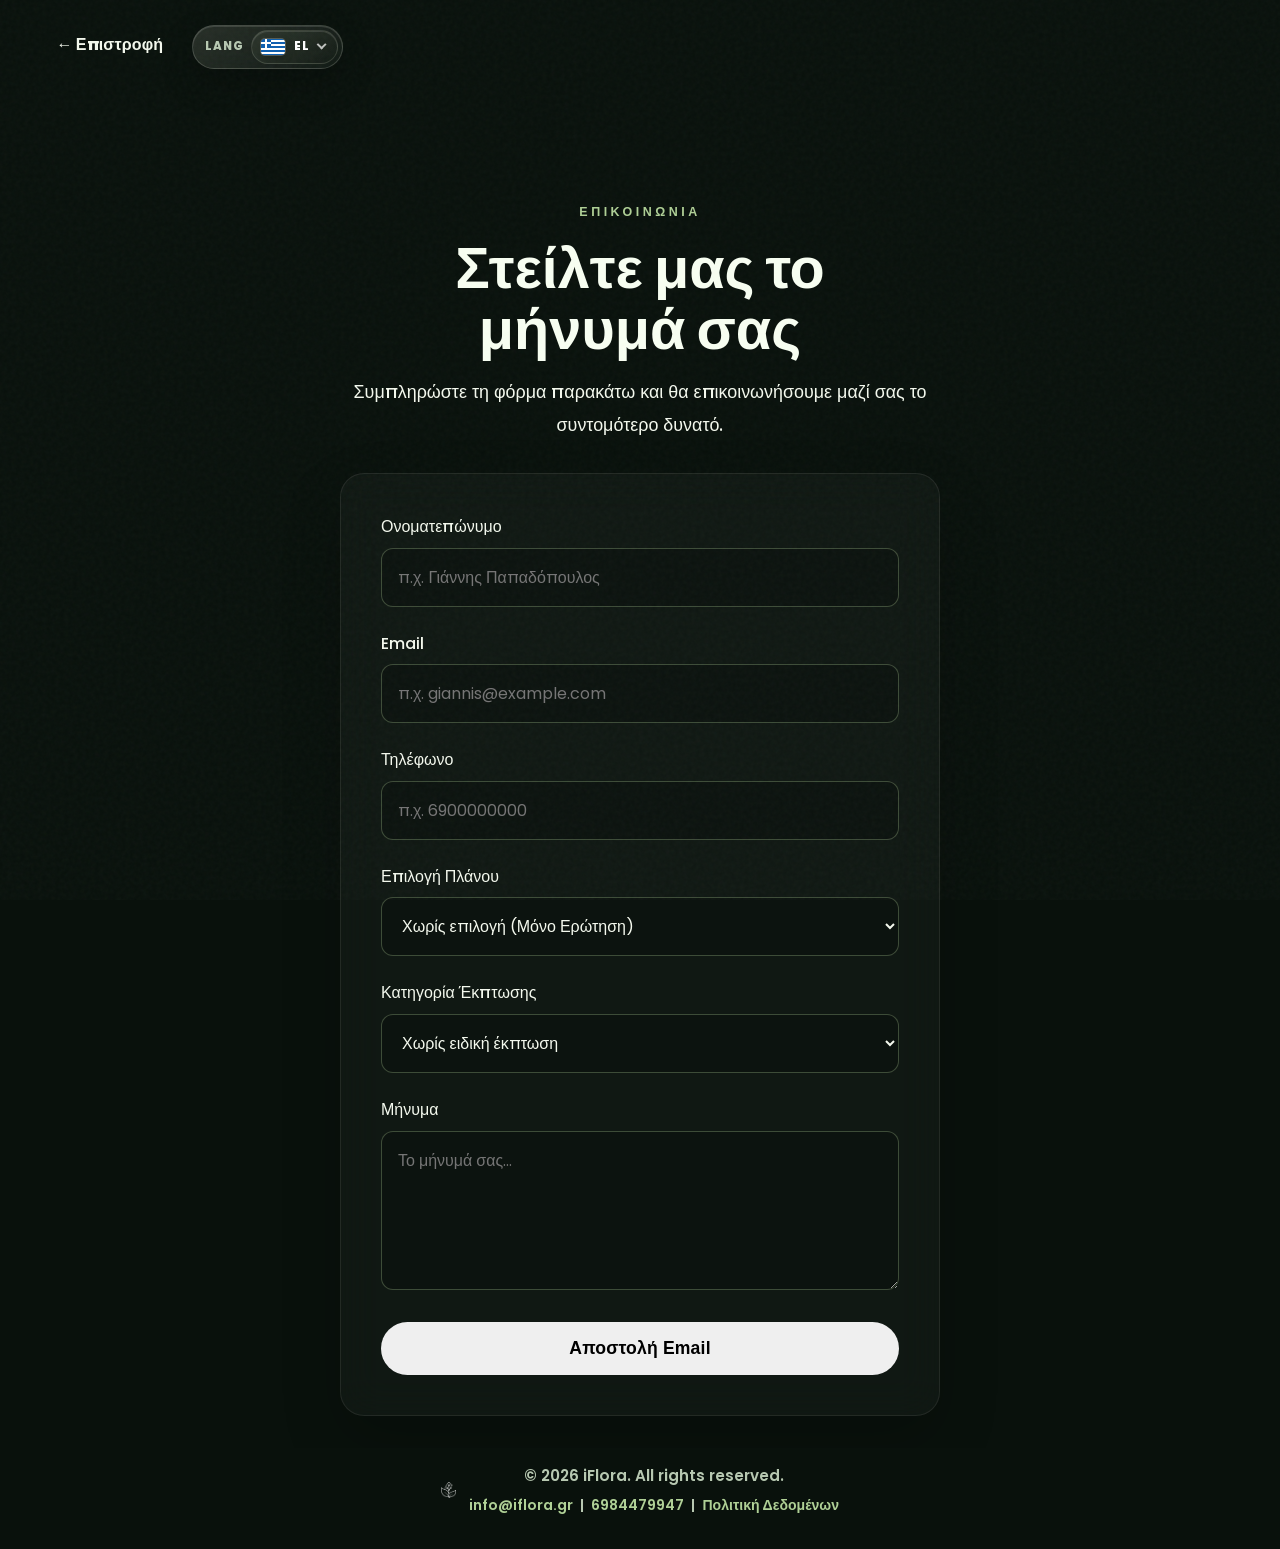
==== commit 360d16e2: "Add accurate flag icons and English locale" ====
--- a/contact.html
+++ b/contact.html
@@ -9,7 +9,7 @@
 	<link rel="preconnect" href="https://fonts.gstatic.com" crossorigin>
 	<link href="https://fonts.googleapis.com/css2?family=Poppins:wght@300;400;500;600&display=swap" rel="stylesheet">
 	<link rel="icon" type="image/png" href="media/iflora.png">
-	<link rel="stylesheet" href="style.css">
+	<link rel="stylesheet" href="style.css?v=20260812-4">
 </head>
 
 <body>
@@ -25,6 +25,7 @@
 				<span class="language-switcher-label">Lang</span>
 				<select class="language-select" data-language-select aria-label="Language" aria-hidden="true" tabindex="-1">
 					<option value="el">EL</option>
+					<option value="en">EN</option>
 					<option value="bg">BG</option>
 					<option value="sq">SQ</option>
 					<option value="tr">TR</option>
@@ -105,8 +106,9 @@
 		</div>
 	</div>
 
-	<script src="i18n.js"></script>
-	<script src="script.js"></script>
+	<script src="i18n-en.js?v=20260812-4"></script>
+	<script src="i18n.js?v=20260812-4"></script>
+	<script src="script.js?v=20260812-4"></script>
 </body>
 
 </html>
--- a/style.css
+++ b/style.css
@@ -319,71 +319,30 @@
 }
 
 .flag-icon {
-	position: relative;
 	flex: 0 0 24px;
 	width: 24px;
 	height: 16px;
 	overflow: hidden;
 	border-radius: 4px;
-	background: #dce8d4;
+	background-color: #dce8d4;
+	background-position: center;
+	background-repeat: no-repeat;
+	background-size: cover;
 	box-shadow:
 		0 0 0 1px rgba(255, 255, 255, 0.22),
 		0 3px 8px rgba(0, 0, 0, 0.18);
 }
 
-.flag-el {
-	background: linear-gradient(to bottom, #0d5eaf 0 11%, #fff 11% 22%, #0d5eaf 22% 33%, #fff 33% 44%, #0d5eaf 44% 55%, #fff 55% 66%, #0d5eaf 66% 77%, #fff 77% 88%, #0d5eaf 88% 100%);
-}
-
-.flag-el::before {
-	content: "";
-	position: absolute;
-	top: 0;
-	left: 0;
-	width: 43%;
-	height: 55%;
-	background:
-		linear-gradient(to right, transparent 37%, #fff 37% 59%, transparent 59%),
-		linear-gradient(to bottom, transparent 33%, #fff 33% 58%, transparent 58%),
-		#0d5eaf;
-}
-
-.flag-bg { background: linear-gradient(to bottom, #fff 0 33.33%, #00966e 33.33% 66.66%, #d62612 66.66% 100%); }
-.flag-ro { background: linear-gradient(to right, #002b7f 0 33.33%, #fcd116 33.33% 66.66%, #ce1126 66.66% 100%); }
-.flag-nl { background: linear-gradient(to bottom, #ae1c28 0 33.33%, #fff 33.33% 66.66%, #21468b 66.66% 100%); }
-.flag-fr { background: linear-gradient(to right, #0055a4 0 33.33%, #fff 33.33% 66.66%, #ef4135 66.66% 100%); }
-.flag-es { background: linear-gradient(to bottom, #aa151b 0 25%, #f1bf00 25% 75%, #aa151b 75% 100%); }
-.flag-it { background: linear-gradient(to right, #009246 0 33.33%, #fff 33.33% 66.66%, #ce2b37 66.66% 100%); }
-
-.flag-sq {
-	background: #e41f26;
-}
-
-.flag-sq::before {
-	content: "";
-	position: absolute;
-	inset: 4px 7px;
-	background: #111;
-	clip-path: polygon(50% 0, 64% 31%, 100% 23%, 73% 50%, 95% 82%, 56% 68%, 50% 100%, 44% 68%, 5% 82%, 27% 50%, 0 23%, 36% 31%);
-}
-
-.flag-tr {
-	background:
-		radial-gradient(circle at 45% 50%, #e30a17 0 17%, transparent 18%),
-		radial-gradient(circle at 36% 50%, #fff 0 23%, transparent 24%),
-		#e30a17;
-}
-
-.flag-tr::after {
-	content: "";
-	position: absolute;
-	left: 15px;
-	top: 6px;
-	width: 4px;
-	height: 4px;
-	background: #fff;
-	clip-path: polygon(50% 0, 61% 36%, 100% 36%, 68% 57%, 79% 94%, 50% 72%, 21% 94%, 32% 57%, 0 36%, 39% 36%);
-}
+.flag-el { background-image: url("media/flags/gr.svg"); }
+.flag-en { background-image: url("media/flags/gb.svg"); }
+.flag-bg { background-image: url("media/flags/bg.svg"); }
+.flag-sq { background-image: url("media/flags/al.svg"); }
+.flag-tr { background-image: url("media/flags/tr.svg"); }
+.flag-ro { background-image: url("media/flags/ro.svg"); }
+.flag-nl { background-image: url("media/flags/nl.svg"); }
+.flag-fr { background-image: url("media/flags/fr.svg"); }
+.flag-es { background-image: url("media/flags/es.svg"); }
+.flag-it { background-image: url("media/flags/it.svg"); }
 
 .contact-language-switcher {
 	position: relative;
@@ -1241,64 +1200,177 @@
 	overflow: hidden;
 	margin: clamp(2.5rem, 5vw, 4.5rem) auto 0;
 	max-width: 1180px;
-	padding: clamp(1.35rem, 3vw, 2.25rem);
-	border: 1px solid rgba(245, 250, 233, 0.18);
-	border-radius: 28px;
+	padding: clamp(1.35rem, 2.8vw, 2rem);
+	border: 1px solid rgba(197, 235, 150, 0.28);
+	border-radius: 22px;
 	background:
-		radial-gradient(circle at 16% 6%, rgba(184, 227, 95, 0.16), transparent 28%),
-		radial-gradient(circle at 92% 18%, rgba(255, 255, 255, 0.1), transparent 26%),
-		linear-gradient(145deg, rgba(245, 250, 233, 0.09), rgba(245, 250, 233, 0.025)),
-		rgba(7, 22, 13, 0.66);
+		radial-gradient(circle at 92% 18%, rgba(216, 239, 25, 0.18), transparent 18%),
+		linear-gradient(180deg, rgba(31, 74, 38, 0.42), rgba(7, 29, 13, 0.66)),
+		rgba(5, 22, 9, 0.78);
 	box-shadow:
-		0 28px 80px rgba(0, 0, 0, 0.22),
-		inset 0 1px 0 rgba(255, 255, 255, 0.11);
-	backdrop-filter: blur(18px);
-	-webkit-backdrop-filter: blur(18px);
+		0 22px 58px rgba(0, 0, 0, 0.26),
+		inset 0 1px 0 rgba(255, 255, 255, 0.1),
+		inset 0 0 0 1px rgba(13, 44, 19, 0.64);
+	backdrop-filter: blur(12px);
+	-webkit-backdrop-filter: blur(12px);
 }
 
 .discount-programs::before {
 	content: "";
 	position: absolute;
-	inset: 1px;
+	inset: 0;
 	z-index: 0;
 	border-radius: inherit;
-	background: linear-gradient(135deg, rgba(255, 255, 255, 0.1), transparent 42%, rgba(175, 208, 150, 0.07));
+	background:
+		linear-gradient(110deg, rgba(255, 255, 255, 0.08), transparent 34%),
+		radial-gradient(circle at 12% 112%, rgba(175, 208, 150, 0.12), transparent 30%);
 	pointer-events: none;
 }
 
 .discount-programs-heading {
 	position: relative;
 	z-index: 2;
-	max-width: 760px;
-	margin-bottom: 1.5rem;
-}
-
-.discount-programs-heading .eyebrow { margin-bottom: 0.45rem; }
-.discount-programs-heading h3 { font-size: clamp(1.45rem, 2.5vw, 2.25rem); line-height: 1.15; }
-.discount-programs-heading > p:last-child { margin-top: 0.55rem; color: rgba(245, 250, 233, 0.72); }
-.discount-programs-heading .future-motto { padding-left: 1rem; border-left: 3px solid #b8e35f; color: #eaf5df; font-weight: 700; }
-
-.future-graphic { position: absolute; z-index: 1; top: 0; right: 0; width: min(42%, 470px); height: 245px; overflow: hidden; opacity: 0.52; pointer-events: none; }
-.future-graphic::after { content: ""; position: absolute; inset: 0; background: linear-gradient(90deg, rgba(7, 22, 13, 1), transparent 48%), linear-gradient(0deg, rgba(7, 22, 13, 0.92), transparent 64%); }
-.future-sun { position: absolute; top: 30px; right: 58px; width: 72px; height: 72px; border-radius: 50%; background: #b8e35f; box-shadow: 0 0 55px rgba(184, 227, 95, 0.55); }
-.future-field { position: absolute; left: 6%; width: 125%; height: 120px; border: 2px solid rgba(175, 208, 150, 0.55); border-radius: 50%; transform: rotate(-8deg); }
-.field-one { bottom: -66px; }
-.field-two { bottom: -31px; }
-.field-three { bottom: 4px; }
-.future-sprout { position: absolute; z-index: 1; bottom: 48px; width: 3px; height: 50px; border-radius: 4px; background: #dce8d4; transform-origin: bottom; }
-.future-sprout::before, .future-sprout::after, .future-sprout i::before, .future-sprout i::after { content: ""; position: absolute; width: 21px; height: 11px; background: #afd096; }
-.future-sprout::before, .future-sprout i::before { right: 2px; border-radius: 18px 2px 18px 2px; transform: rotate(18deg); }
-.future-sprout::after, .future-sprout i::after { left: 2px; border-radius: 2px 18px 2px 18px; transform: rotate(-18deg); }
-.future-sprout::before, .future-sprout::after { top: 12px; }
-.future-sprout i::before, .future-sprout i::after { top: 28px; }
-.sprout-one { right: 218px; transform: scale(0.78); }
-.sprout-two { right: 145px; height: 67px; transform: scale(1.08); }
-.sprout-three { right: 70px; transform: scale(0.88); }
+	max-width: 820px;
+	margin-bottom: clamp(1.2rem, 2.5vw, 1.7rem);
+}
+
+.discount-programs-heading .eyebrow {
+	margin-bottom: 0.42rem;
+	color: #cfea7a;
+	text-shadow: 0 0 24px rgba(216, 239, 25, 0.16);
+}
+
+.discount-programs-heading h3 {
+	font-size: clamp(1.75rem, 3vw, 2.65rem);
+	line-height: 1.05;
+	letter-spacing: -0.01em;
+	text-shadow: 0 3px 18px rgba(0, 0, 0, 0.28);
+}
+
+.discount-programs-heading > p:not(.future-motto) {
+	max-width: 830px;
+	margin-top: 0.55rem;
+	color: rgba(245, 250, 233, 0.84);
+	font-size: clamp(0.95rem, 1.5vw, 1.08rem);
+	line-height: 1.5;
+}
+
+.discount-programs-heading .future-motto {
+	display: inline-flex;
+	align-items: center;
+	gap: 0.7rem;
+	margin-top: 0.75rem;
+	padding-left: 0;
+	border-left: 0;
+	color: #f5fae9;
+	font-size: 0.96rem;
+	font-weight: 800;
+}
+
+.discount-programs-heading .future-motto::before {
+	content: "";
+	width: 0.32rem;
+	height: 2.1rem;
+	border-radius: 99px;
+	background: #d8ef19;
+	box-shadow: 0 0 18px rgba(216, 239, 25, 0.34);
+}
+
+.future-graphic {
+	position: absolute;
+	z-index: 1;
+	top: 0.2rem;
+	right: 0.2rem;
+	width: min(42%, 480px);
+	height: 250px;
+	overflow: hidden;
+	opacity: 0.84;
+	pointer-events: none;
+}
+
+.future-graphic::after {
+	content: "";
+	position: absolute;
+	inset: 0;
+	background:
+		linear-gradient(90deg, rgba(8, 31, 13, 0.98), rgba(8, 31, 13, 0.44) 42%, transparent 78%),
+		linear-gradient(0deg, rgba(7, 24, 12, 0.86), transparent 66%);
+}
+
+.future-sun {
+	position: absolute;
+	top: 42px;
+	right: 76px;
+	width: 70px;
+	height: 70px;
+	border-radius: 50%;
+	background: #d8ef19;
+	box-shadow: 0 0 54px rgba(216, 239, 25, 0.62);
+}
+
+.future-field {
+	position: absolute;
+	left: -5%;
+	width: 132%;
+	height: 150px;
+	border: 2px solid rgba(197, 235, 150, 0.52);
+	border-radius: 50%;
+	transform: rotate(-6deg);
+}
+
+.field-one { bottom: -84px; }
+.field-two { bottom: -45px; }
+.field-three { bottom: -6px; }
+
+.future-sprout {
+	position: absolute;
+	z-index: 1;
+	bottom: 56px;
+	width: 5px;
+	height: 54px;
+	border-radius: 4px;
+	background: #eaf5df;
+	transform-origin: bottom;
+	filter: drop-shadow(0 0 8px rgba(245, 250, 233, 0.28));
+}
+
+.future-sprout::before,
+.future-sprout::after,
+.future-sprout i::before,
+.future-sprout i::after {
+	content: "";
+	position: absolute;
+	width: 24px;
+	height: 12px;
+	background: #dce8d4;
+}
+
+.future-sprout::before,
+.future-sprout i::before {
+	right: 3px;
+	border-radius: 18px 3px 18px 3px;
+	transform: rotate(16deg);
+}
+
+.future-sprout::after,
+.future-sprout i::after {
+	left: 3px;
+	border-radius: 3px 18px 3px 18px;
+	transform: rotate(-16deg);
+}
+
+.future-sprout::before,
+.future-sprout::after { top: 12px; }
+.future-sprout i::before,
+.future-sprout i::after { top: 30px; }
+.sprout-one { right: 224px; transform: scale(0.7); }
+.sprout-two { right: 152px; height: 68px; transform: scale(1.05); }
+.sprout-three { right: 76px; transform: scale(0.78); }
 
 .discount-grid {
 	display: grid;
 	grid-template-columns: repeat(2, minmax(0, 1fr));
-	gap: clamp(0.9rem, 2vw, 1.25rem);
+	gap: clamp(0.65rem, 1.4vw, 1rem);
 }
 
 .discount-card {
@@ -1307,34 +1379,32 @@
 	display: flex;
 	flex-direction: column;
 	min-height: 100%;
-	padding: clamp(1.2rem, 2.5vw, 1.85rem);
+	padding: clamp(1rem, 2vw, 1.45rem);
 	overflow: hidden;
-	border: 1px solid rgba(245, 250, 233, 0.18);
-	border-radius: 22px;
+	border: 1px solid rgba(197, 235, 150, 0.32);
+	border-radius: 16px;
 	background:
-		radial-gradient(circle at 88% 12%, rgba(255, 255, 255, 0.12), transparent 24%),
-		linear-gradient(145deg, rgba(175, 208, 150, 0.13), rgba(255, 255, 255, 0.035)),
-		rgba(11, 24, 14, 0.6);
+		linear-gradient(145deg, rgba(138, 180, 92, 0.36), rgba(56, 99, 48, 0.28)),
+		rgba(62, 106, 49, 0.5);
 	box-shadow:
-		0 18px 48px rgba(0, 0, 0, 0.18),
-		inset 0 1px 0 rgba(255, 255, 255, 0.12);
+		0 14px 34px rgba(0, 0, 0, 0.18),
+		inset 0 1px 0 rgba(255, 255, 255, 0.14);
 }
 
 .discount-card::before {
 	content: "";
 	position: absolute;
-	inset: auto -12% -42% 18%;
-	height: 68%;
+	inset: -24% -14% auto 54%;
+	height: 62%;
 	border-radius: 50%;
-	background: radial-gradient(circle, rgba(175, 208, 150, 0.14), transparent 68%);
+	background: radial-gradient(circle, rgba(216, 239, 25, 0.16), transparent 68%);
 	pointer-events: none;
 }
 
 .discount-card.nextgen {
 	background:
-		radial-gradient(circle at 16% 10%, rgba(184, 227, 95, 0.16), transparent 26%),
-		linear-gradient(145deg, rgba(184, 227, 95, 0.14), rgba(255, 255, 255, 0.035)),
-		rgba(11, 24, 14, 0.62);
+		linear-gradient(145deg, rgba(148, 190, 91, 0.4), rgba(54, 96, 45, 0.3)),
+		rgba(62, 106, 49, 0.52);
 }
 
 .discount-card-top {
@@ -1342,35 +1412,35 @@
 	z-index: 1;
 	display: flex;
 	align-items: center;
-	gap: 0.95rem;
+	gap: 0.85rem;
 }
 
 .discount-icon {
 	position: relative;
 	display: grid;
 	place-items: center;
-	flex: 0 0 52px;
-	width: 52px;
-	height: 52px;
+	flex: 0 0 46px;
+	width: 46px;
+	height: 46px;
 	overflow: hidden;
-	border: 1px solid rgba(245, 250, 233, 0.24);
-	border-radius: 16px;
+	border: 1px solid rgba(255, 255, 255, 0.22);
+	border-radius: 50%;
 	background:
-		linear-gradient(145deg, rgba(220, 232, 212, 0.98), rgba(175, 208, 150, 0.84));
+		linear-gradient(145deg, #eef7d6, #d8ef19);
 	color: var(--forest);
-	font-size: 1rem;
+	font-size: 0.96rem;
 	font-weight: 950;
 	box-shadow:
-		0 12px 26px rgba(0, 0, 0, 0.18),
-		inset 0 1px 0 rgba(255, 255, 255, 0.55);
+		0 8px 22px rgba(0, 0, 0, 0.18),
+		inset 0 1px 0 rgba(255, 255, 255, 0.62);
 }
 
 .discount-icon::before {
 	content: "";
 	position: absolute;
-	inset: 8px;
+	inset: 7px;
 	border: 1px solid rgba(36, 74, 44, 0.24);
-	border-radius: 12px;
+	border-radius: inherit;
 }
 
 .discount-icon span {
@@ -1384,8 +1454,8 @@
 	position: absolute;
 	right: 9px;
 	bottom: 10px;
-	width: 20px;
-	height: 11px;
+	width: 17px;
+	height: 9px;
 	border-radius: 2px 16px 2px 16px;
 	background: rgba(36, 74, 44, 0.28);
 	transform: rotate(-18deg);
@@ -1396,44 +1466,45 @@
 	position: absolute;
 	left: 9px;
 	bottom: 10px;
-	width: 20px;
-	height: 11px;
+	width: 17px;
+	height: 9px;
 	border-radius: 16px 2px 16px 2px;
 	background: rgba(36, 74, 44, 0.28);
 	transform: rotate(18deg);
 }
 
 .discount-label {
-	color: #b8e35f;
-	font-size: 0.72rem;
+	color: #e7fb5b;
+	font-size: 0.66rem;
 	font-weight: 900;
 	letter-spacing: 0.16em;
 	text-transform: uppercase;
 }
 
 .discount-card h4 {
-	font-size: clamp(1.1rem, 1.9vw, 1.45rem);
+	font-size: clamp(1.05rem, 1.55vw, 1.32rem);
 	line-height: 1.1;
+	text-shadow: 0 2px 16px rgba(0, 0, 0, 0.2);
 }
 
 .discount-card-motto {
 	position: relative;
 	z-index: 1;
-	margin-top: 1.05rem;
+	margin-top: 1rem;
 	color: #f3faef;
-	font-size: clamp(0.95rem, 1.35vw, 1.06rem);
+	font-size: clamp(0.86rem, 1.1vw, 0.98rem);
 	font-style: italic;
-	font-weight: 750;
+	font-weight: 800;
 	line-height: 1.5;
 }
 
 .discount-duration {
 	position: relative;
 	z-index: 1;
-	margin: 0.55rem 0 1.15rem;
-	min-height: 3.1em;
-	color: rgba(245, 250, 233, 0.72);
-	font-size: 0.88rem;
+	margin: 0.45rem 0 1rem;
+	min-height: 2.8em;
+	color: rgba(245, 250, 233, 0.78);
+	font-size: 0.82rem;
 	line-height: 1.45;
 }
 
@@ -1442,34 +1513,35 @@
 	z-index: 1;
 	display: grid;
 	grid-template-columns: repeat(3, 1fr);
-	gap: 0.58rem;
+	gap: 0.5rem;
 	margin-top: auto;
 }
 
 .discount-rates span {
 	display: grid;
-	gap: 0.18rem;
-	padding: 0.78rem 0.55rem;
-	border: 1px solid rgba(245, 250, 233, 0.12);
-	border-radius: 16px;
-	background:
-		linear-gradient(145deg, rgba(245, 250, 233, 0.08), rgba(245, 250, 233, 0.025)),
-		rgba(5, 14, 7, 0.48);
+	gap: 0.2rem;
+	padding: 0.72rem 0.5rem;
+	border: 1px solid rgba(245, 250, 233, 0.08);
+	border-radius: 9px;
+	background: rgba(7, 24, 12, 0.72);
 	text-align: center;
-	box-shadow: inset 0 1px 0 rgba(255, 255, 255, 0.08);
+	box-shadow:
+		inset 0 1px 0 rgba(255, 255, 255, 0.08),
+		0 8px 16px rgba(0, 0, 0, 0.12);
 }
 
 .discount-rates small {
 	color: rgba(245, 250, 233, 0.68);
-	font-size: 0.7rem;
+	font-size: 0.64rem;
 	font-weight: 850;
 	letter-spacing: 0.02em;
 }
 
 .discount-rates strong {
-	color: #b8e35f;
-	font-size: clamp(1.2rem, 2.3vw, 1.7rem);
+	color: #e7fb5b;
+	font-size: clamp(1.14rem, 2vw, 1.5rem);
 	line-height: 1;
+	text-shadow: 0 0 14px rgba(216, 239, 25, 0.2);
 }
 
 .discount-action {
@@ -1477,23 +1549,16 @@
 	z-index: 2;
 	display: flex;
 	align-items: center;
+	justify-content: space-between;
 	gap: 1rem;
-	margin-top: 1.25rem;
-	padding: 1.05rem 1.15rem;
-	border: 1px solid rgba(245, 250, 233, 0.14);
-	border-radius: 18px;
-	background:
-		linear-gradient(145deg, rgba(245, 250, 233, 0.08), rgba(245, 250, 233, 0.03)),
-		rgba(7, 22, 13, 0.42);
+	margin-top: clamp(1rem, 2vw, 1.45rem);
+	padding-top: clamp(0.9rem, 2vw, 1.25rem);
+	border-top: 1px solid rgba(197, 235, 150, 0.2);
+	background: transparent;
 }
 
 .discount-action::before {
-	content: "";
-	flex: 0 0 0.52rem;
-	align-self: stretch;
-	border-radius: 99px;
-	background: linear-gradient(180deg, #dce8d4, #b8e35f);
-	box-shadow: 0 0 18px rgba(184, 227, 95, 0.24);
+	content: none;
 }
 
 .discount-action > div {
@@ -1503,14 +1568,46 @@
 
 .discount-action strong {
 	color: var(--white);
-	font-size: clamp(1rem, 1.6vw, 1.2rem);
+	font-size: clamp(0.9rem, 1.45vw, 1.04rem);
 	line-height: 1.35;
 }
 
 .discount-action span {
 	color: rgba(245, 250, 233, 0.72);
+	font-size: 0.82rem;
+	line-height: 1.5;
+}
+
+.discount-cta {
+	display: inline-flex;
+	align-items: center;
+	justify-content: center;
+	flex: 0 0 auto;
+	min-width: min(100%, 210px);
+	min-height: 54px;
+	padding: 0.95rem 1.65rem;
+	border: 1px solid rgba(255, 255, 255, 0.28);
+	border-radius: 999px;
+	background:
+		linear-gradient(145deg, #edf8cf, #d8ef19);
+	color: #34543a;
 	font-size: 0.88rem;
-	line-height: 1.5;
+	font-weight: 850;
+	box-shadow:
+		0 14px 30px rgba(0, 0, 0, 0.16),
+		inset 0 1px 0 rgba(255, 255, 255, 0.58);
+	transition: transform 0.2s ease, box-shadow 0.2s ease, filter 0.2s ease;
+}
+
+.discount-cta:hover,
+.discount-cta:focus-visible {
+	transform: translateY(-2px);
+	filter: brightness(1.03);
+	box-shadow:
+		0 18px 38px rgba(0, 0, 0, 0.2),
+		0 0 24px rgba(216, 239, 25, 0.24),
+		inset 0 1px 0 rgba(255, 255, 255, 0.64);
+	outline: none;
 }
 
 .plans-notes p {
@@ -2053,9 +2150,17 @@
 
 	.discount-grid { grid-template-columns: 1fr; }
 	.discount-duration { min-height: 0; }
-	.future-graphic { width: 80%; opacity: 0.42; }
-	.discount-action { align-items: stretch; }
-	.discount-action::before { flex-basis: 0.4rem; }
+	.future-graphic { width: 90%; opacity: 0.3; }
+	.discount-programs-heading { max-width: 100%; }
+	.discount-action {
+		align-items: stretch;
+		flex-direction: column;
+	}
+	.discount-cta {
+		width: 100%;
+		min-width: 0;
+		min-height: 50px;
+	}
 }
 
 @media (max-width: 420px) {
@@ -2075,6 +2180,22 @@
 
 	.plans-section .luxury-title {
 		font-size: 1.65rem;
+	}
+
+	.discount-rates {
+		gap: 0.38rem;
+	}
+
+	.discount-rates span {
+		padding: 0.62rem 0.35rem;
+	}
+
+	.discount-rates small {
+		font-size: 0.58rem;
+	}
+
+	.discount-rates strong {
+		font-size: 1.1rem;
 	}
 }
 
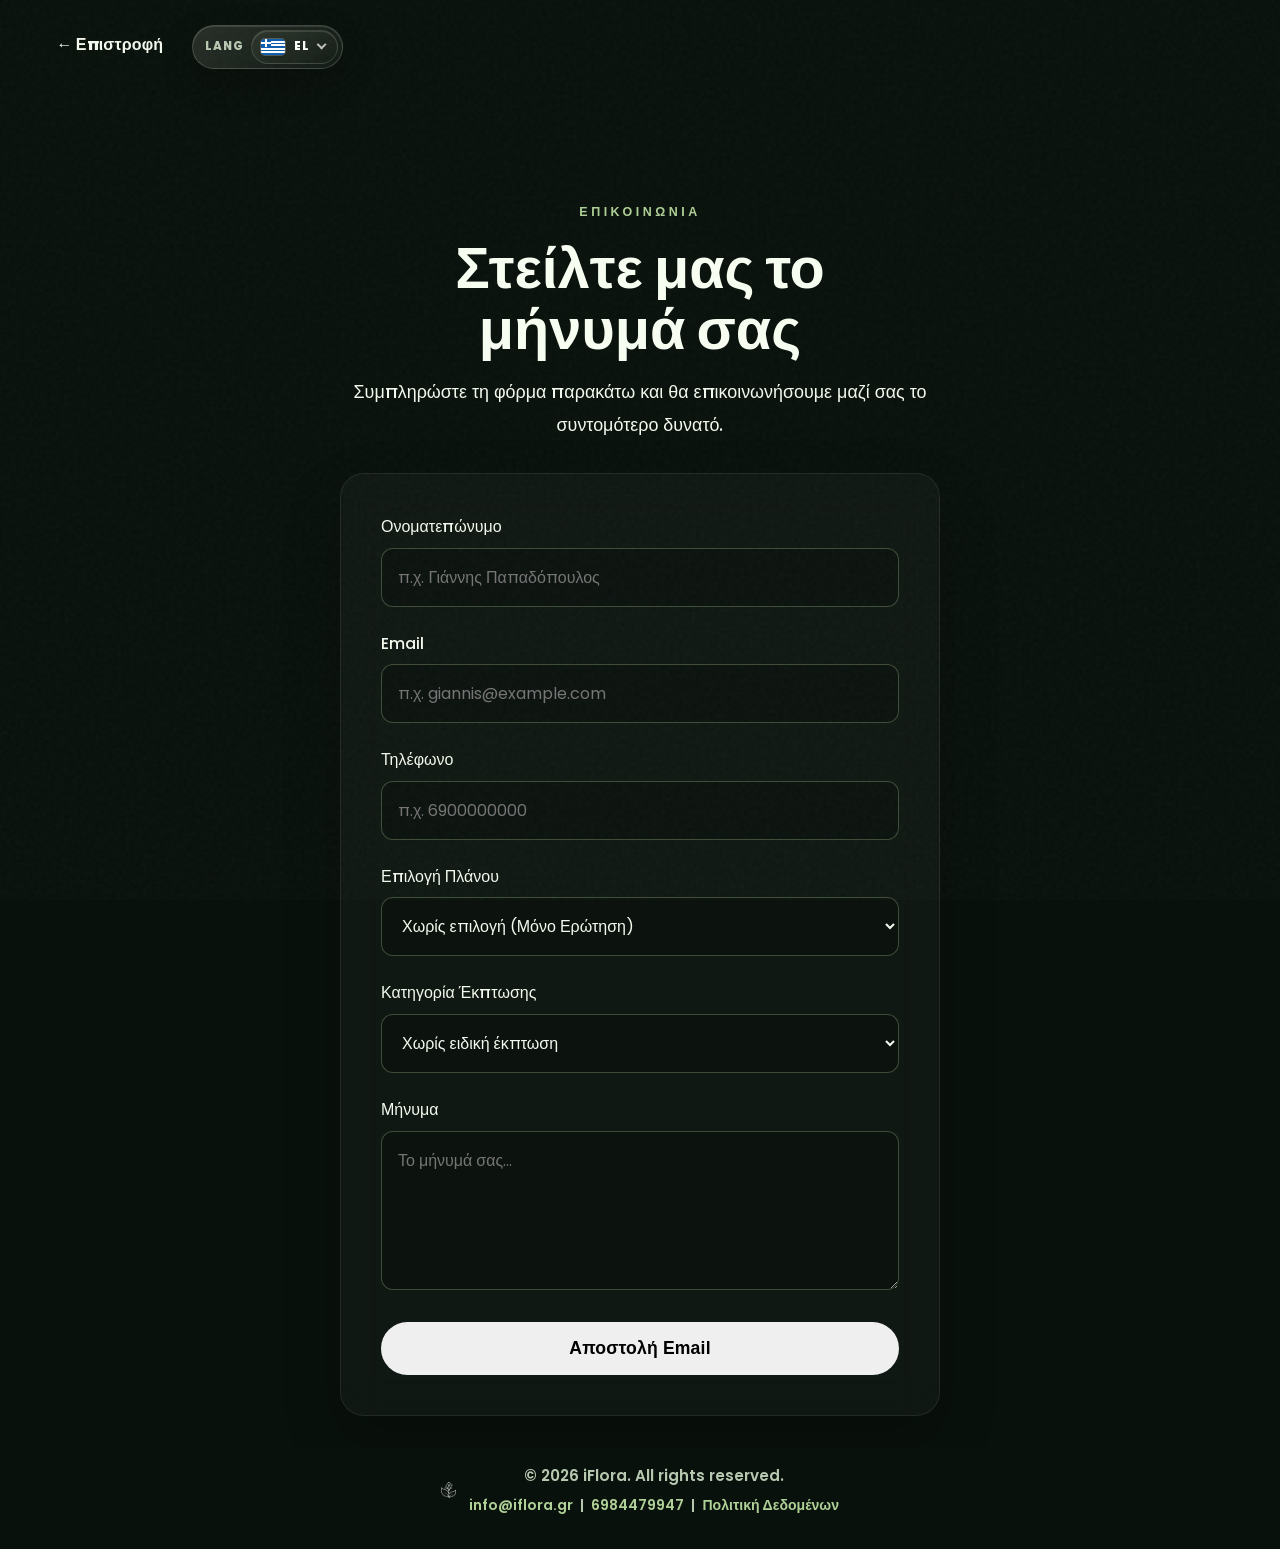
==== commit e8fb6878: "Remove EN language and convert flags to CSS - Remove English language support from all pages and i18" ====
--- a/contact.html
+++ b/contact.html
@@ -9,7 +9,7 @@
 	<link rel="preconnect" href="https://fonts.gstatic.com" crossorigin>
 	<link href="https://fonts.googleapis.com/css2?family=Poppins:wght@300;400;500;600&display=swap" rel="stylesheet">
 	<link rel="icon" type="image/png" href="media/iflora.png">
-	<link rel="stylesheet" href="style.css?v=20260812-4">
+	<link rel="stylesheet" href="style.css">
 </head>
 
 <body>
@@ -25,7 +25,6 @@
 				<span class="language-switcher-label">Lang</span>
 				<select class="language-select" data-language-select aria-label="Language" aria-hidden="true" tabindex="-1">
 					<option value="el">EL</option>
-					<option value="en">EN</option>
 					<option value="bg">BG</option>
 					<option value="sq">SQ</option>
 					<option value="tr">TR</option>
@@ -106,9 +105,8 @@
 		</div>
 	</div>
 
-	<script src="i18n-en.js?v=20260812-4"></script>
-	<script src="i18n.js?v=20260812-4"></script>
-	<script src="script.js?v=20260812-4"></script>
+	<script src="i18n.js"></script>
+	<script src="script.js"></script>
 </body>
 
 </html>
--- a/style.css
+++ b/style.css
@@ -319,30 +319,71 @@
 }
 
 .flag-icon {
+	position: relative;
 	flex: 0 0 24px;
 	width: 24px;
 	height: 16px;
 	overflow: hidden;
 	border-radius: 4px;
-	background-color: #dce8d4;
-	background-position: center;
-	background-repeat: no-repeat;
-	background-size: cover;
+	background: #dce8d4;
 	box-shadow:
 		0 0 0 1px rgba(255, 255, 255, 0.22),
 		0 3px 8px rgba(0, 0, 0, 0.18);
 }
 
-.flag-el { background-image: url("media/flags/gr.svg"); }
-.flag-en { background-image: url("media/flags/gb.svg"); }
-.flag-bg { background-image: url("media/flags/bg.svg"); }
-.flag-sq { background-image: url("media/flags/al.svg"); }
-.flag-tr { background-image: url("media/flags/tr.svg"); }
-.flag-ro { background-image: url("media/flags/ro.svg"); }
-.flag-nl { background-image: url("media/flags/nl.svg"); }
-.flag-fr { background-image: url("media/flags/fr.svg"); }
-.flag-es { background-image: url("media/flags/es.svg"); }
-.flag-it { background-image: url("media/flags/it.svg"); }
+.flag-el {
+	background: linear-gradient(to bottom, #0d5eaf 0 11%, #fff 11% 22%, #0d5eaf 22% 33%, #fff 33% 44%, #0d5eaf 44% 55%, #fff 55% 66%, #0d5eaf 66% 77%, #fff 77% 88%, #0d5eaf 88% 100%);
+}
+
+.flag-el::before {
+	content: "";
+	position: absolute;
+	top: 0;
+	left: 0;
+	width: 43%;
+	height: 55%;
+	background:
+		linear-gradient(to right, transparent 37%, #fff 37% 59%, transparent 59%),
+		linear-gradient(to bottom, transparent 33%, #fff 33% 58%, transparent 58%),
+		#0d5eaf;
+}
+
+.flag-bg { background: linear-gradient(to bottom, #fff 0 33.33%, #00966e 33.33% 66.66%, #d62612 66.66% 100%); }
+.flag-ro { background: linear-gradient(to right, #002b7f 0 33.33%, #fcd116 33.33% 66.66%, #ce1126 66.66% 100%); }
+.flag-nl { background: linear-gradient(to bottom, #ae1c28 0 33.33%, #fff 33.33% 66.66%, #21468b 66.66% 100%); }
+.flag-fr { background: linear-gradient(to right, #0055a4 0 33.33%, #fff 33.33% 66.66%, #ef4135 66.66% 100%); }
+.flag-es { background: linear-gradient(to bottom, #aa151b 0 25%, #f1bf00 25% 75%, #aa151b 75% 100%); }
+.flag-it { background: linear-gradient(to right, #009246 0 33.33%, #fff 33.33% 66.66%, #ce2b37 66.66% 100%); }
+
+.flag-sq {
+	background: #e41f26;
+}
+
+.flag-sq::before {
+	content: "";
+	position: absolute;
+	inset: 4px 7px;
+	background: #111;
+	clip-path: polygon(50% 0, 64% 31%, 100% 23%, 73% 50%, 95% 82%, 56% 68%, 50% 100%, 44% 68%, 5% 82%, 27% 50%, 0 23%, 36% 31%);
+}
+
+.flag-tr {
+	background:
+		radial-gradient(circle at 45% 50%, #e30a17 0 17%, transparent 18%),
+		radial-gradient(circle at 36% 50%, #fff 0 23%, transparent 24%),
+		#e30a17;
+}
+
+.flag-tr::after {
+	content: "";
+	position: absolute;
+	left: 15px;
+	top: 6px;
+	width: 4px;
+	height: 4px;
+	background: #fff;
+	clip-path: polygon(50% 0, 61% 36%, 100% 36%, 68% 57%, 79% 94%, 50% 72%, 21% 94%, 32% 57%, 0 36%, 39% 36%);
+}
 
 .contact-language-switcher {
 	position: relative;
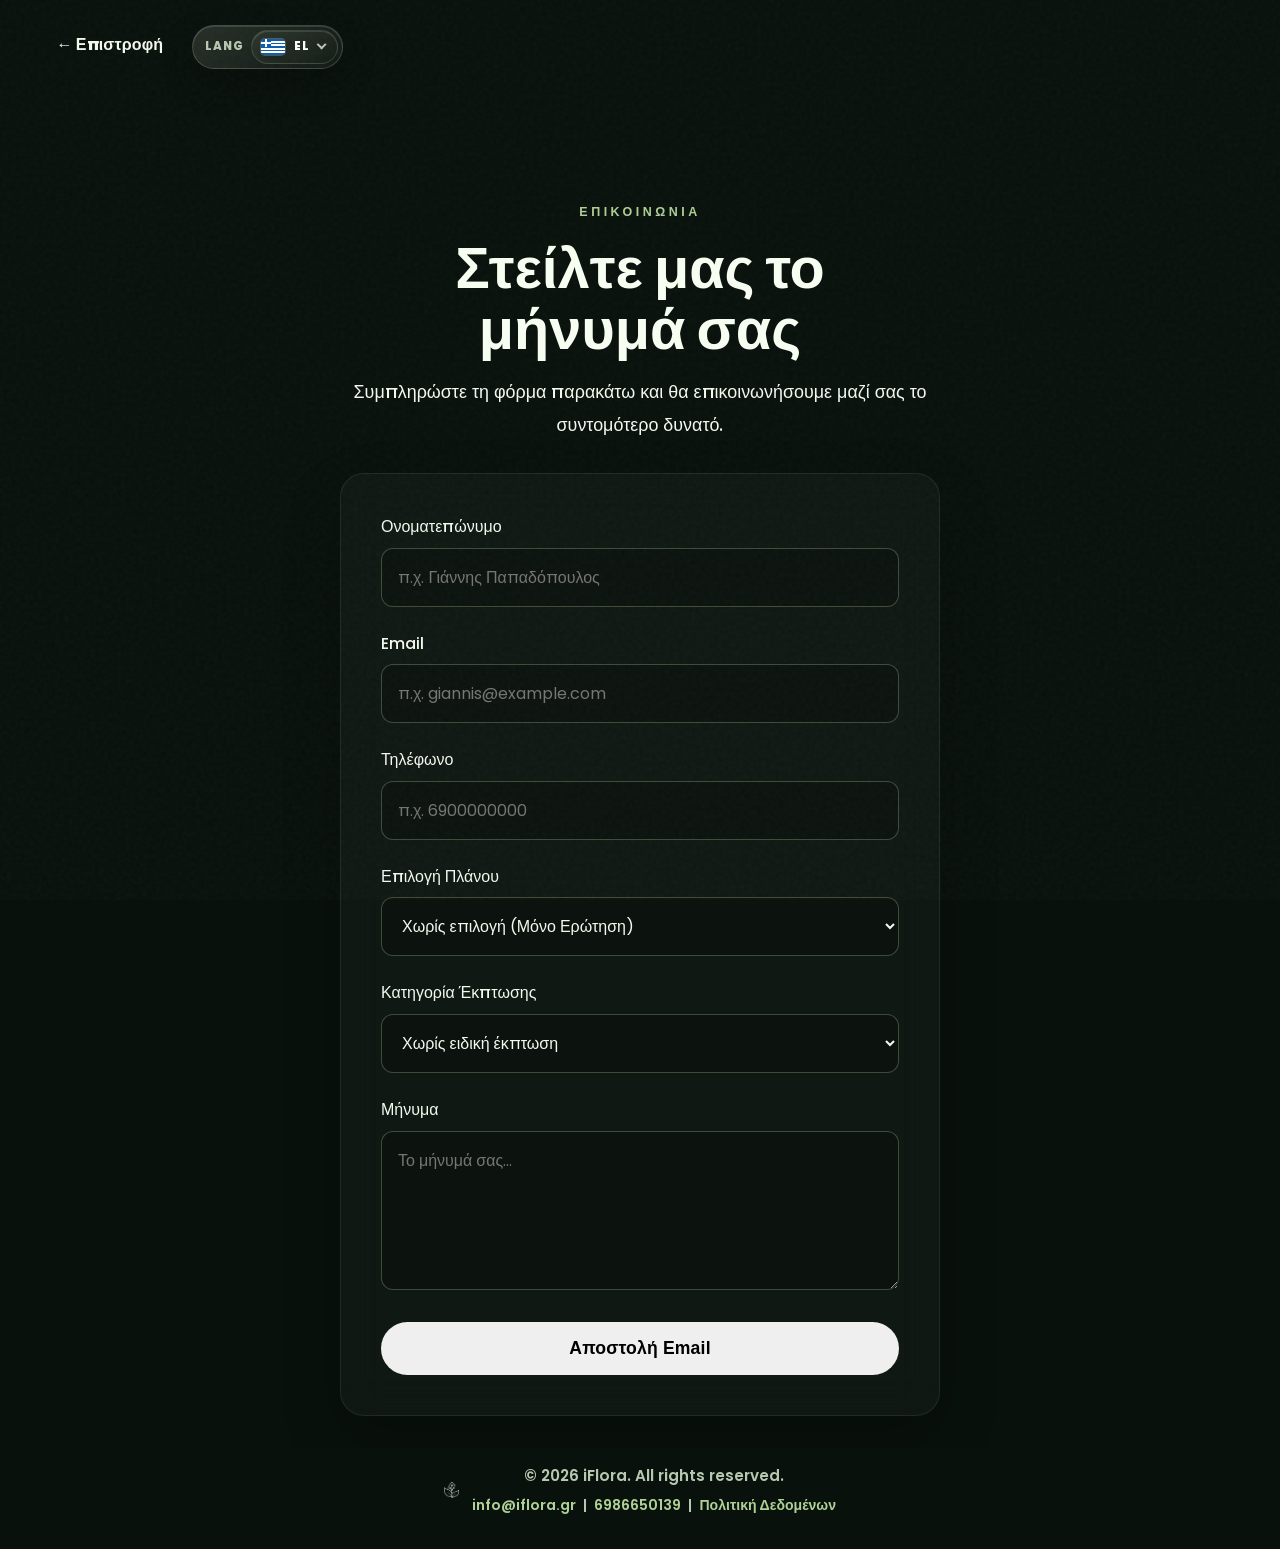
==== commit 4f6143b3: "updated phone number" ====
--- a/contact.html
+++ b/contact.html
@@ -97,7 +97,7 @@
 				<div class="footer-contact" aria-label="Στοιχεία επικοινωνίας">
 					<a href="mailto:info@iflora.gr">info@iflora.gr</a>
 					<span aria-hidden="true">|</span>
-					<a href="tel:+306984479947">6984479947</a>
+					<a href="tel:+306986650139">6986650139</a>
 					<span aria-hidden="true">|</span>
 					<a href="politiki-dedomenon.html">Πολιτική Δεδομένων</a>
 				</div>
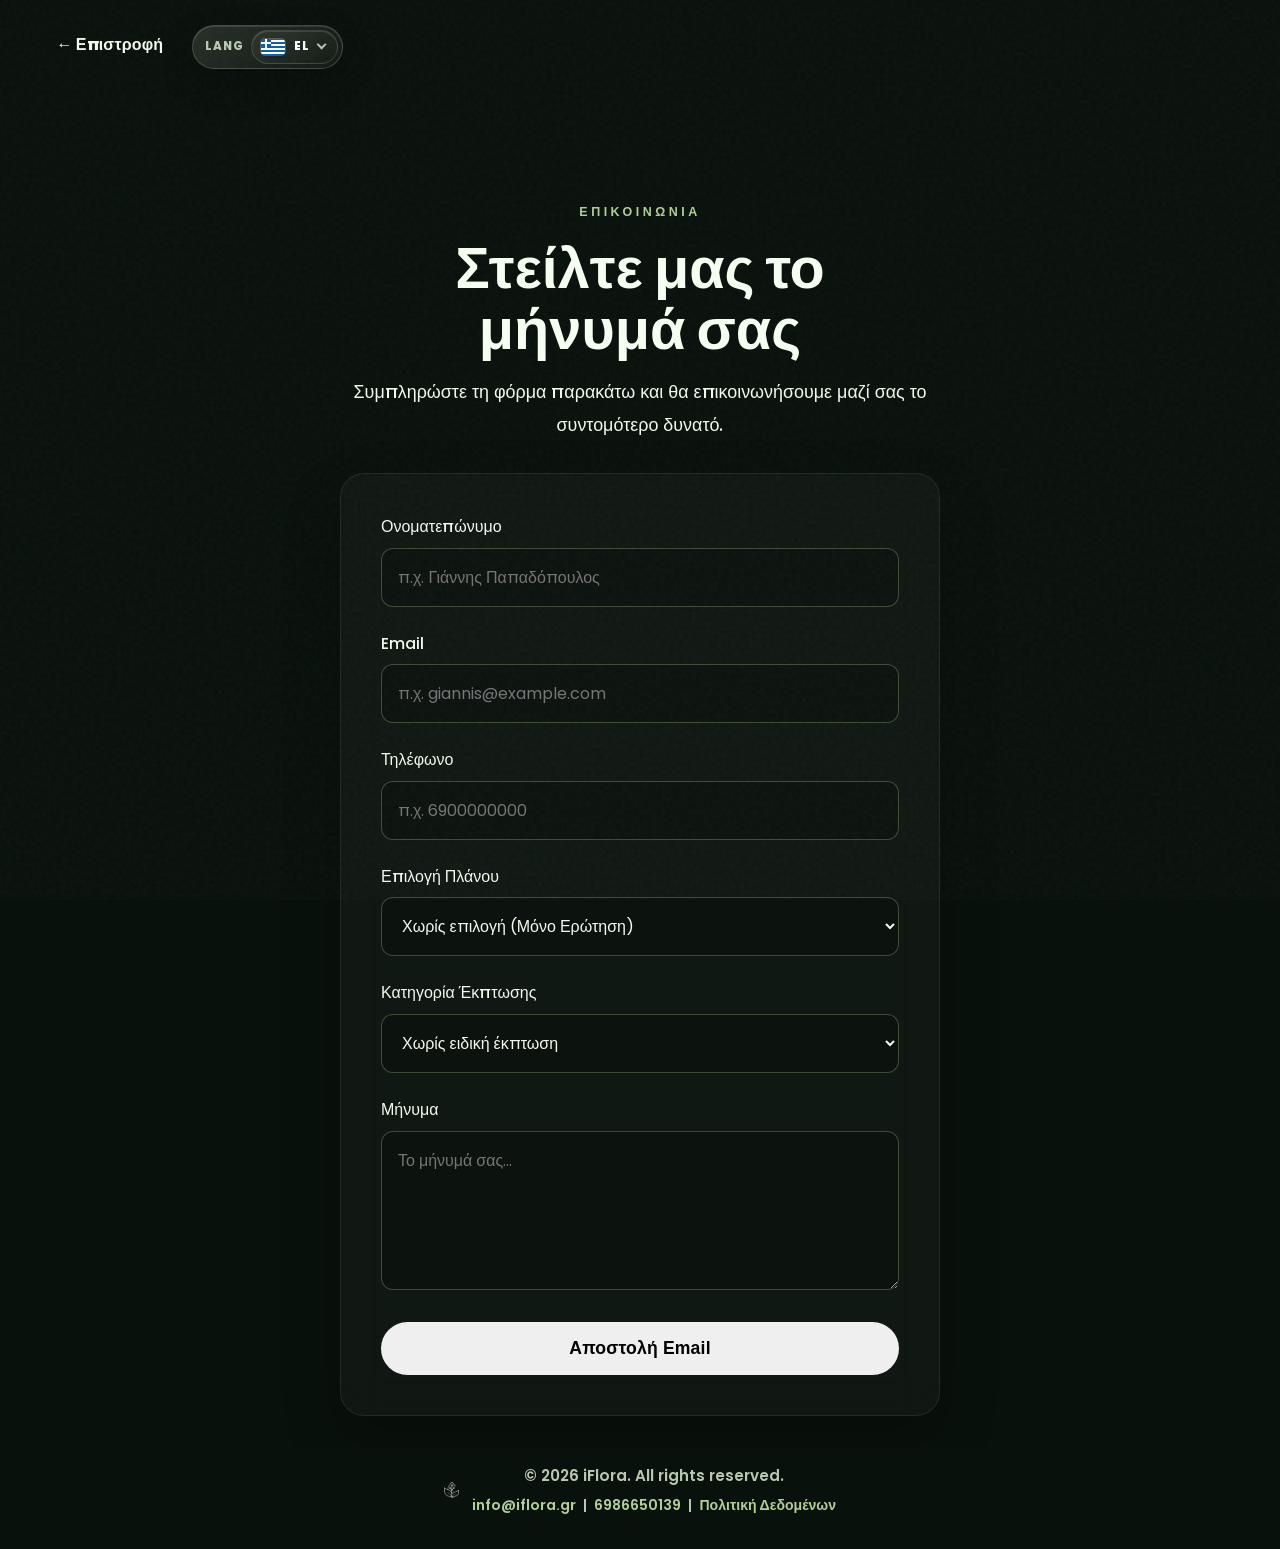
==== commit 437b3695: "Version landing assets for flag release" ====
--- a/contact.html
+++ b/contact.html
@@ -9,7 +9,7 @@
 	<link rel="preconnect" href="https://fonts.gstatic.com" crossorigin>
 	<link href="https://fonts.googleapis.com/css2?family=Poppins:wght@300;400;500;600&display=swap" rel="stylesheet">
 	<link rel="icon" type="image/png" href="media/iflora.png">
-	<link rel="stylesheet" href="style.css">
+	<link rel="stylesheet" href="style.css?v=c6c08bd">
 </head>
 
 <body>
@@ -105,8 +105,8 @@
 		</div>
 	</div>
 
-	<script src="i18n.js"></script>
-	<script src="script.js"></script>
+	<script src="i18n.js?v=c6c08bd"></script>
+	<script src="script.js?v=c6c08bd"></script>
 </body>
 
 </html>
--- a/style.css
+++ b/style.css
@@ -325,65 +325,25 @@
 	height: 16px;
 	overflow: hidden;
 	border-radius: 4px;
-	background: #dce8d4;
+	background-color: #dce8d4;
+	background-position: center;
+	background-repeat: no-repeat;
+	background-size: cover;
 	box-shadow:
 		0 0 0 1px rgba(255, 255, 255, 0.22),
 		0 3px 8px rgba(0, 0, 0, 0.18);
 }
 
-.flag-el {
-	background: linear-gradient(to bottom, #0d5eaf 0 11%, #fff 11% 22%, #0d5eaf 22% 33%, #fff 33% 44%, #0d5eaf 44% 55%, #fff 55% 66%, #0d5eaf 66% 77%, #fff 77% 88%, #0d5eaf 88% 100%);
-}
-
-.flag-el::before {
-	content: "";
-	position: absolute;
-	top: 0;
-	left: 0;
-	width: 43%;
-	height: 55%;
-	background:
-		linear-gradient(to right, transparent 37%, #fff 37% 59%, transparent 59%),
-		linear-gradient(to bottom, transparent 33%, #fff 33% 58%, transparent 58%),
-		#0d5eaf;
-}
-
-.flag-bg { background: linear-gradient(to bottom, #fff 0 33.33%, #00966e 33.33% 66.66%, #d62612 66.66% 100%); }
-.flag-ro { background: linear-gradient(to right, #002b7f 0 33.33%, #fcd116 33.33% 66.66%, #ce1126 66.66% 100%); }
-.flag-nl { background: linear-gradient(to bottom, #ae1c28 0 33.33%, #fff 33.33% 66.66%, #21468b 66.66% 100%); }
-.flag-fr { background: linear-gradient(to right, #0055a4 0 33.33%, #fff 33.33% 66.66%, #ef4135 66.66% 100%); }
-.flag-es { background: linear-gradient(to bottom, #aa151b 0 25%, #f1bf00 25% 75%, #aa151b 75% 100%); }
-.flag-it { background: linear-gradient(to right, #009246 0 33.33%, #fff 33.33% 66.66%, #ce2b37 66.66% 100%); }
-
-.flag-sq {
-	background: #e41f26;
-}
-
-.flag-sq::before {
-	content: "";
-	position: absolute;
-	inset: 4px 7px;
-	background: #111;
-	clip-path: polygon(50% 0, 64% 31%, 100% 23%, 73% 50%, 95% 82%, 56% 68%, 50% 100%, 44% 68%, 5% 82%, 27% 50%, 0 23%, 36% 31%);
-}
-
-.flag-tr {
-	background:
-		radial-gradient(circle at 45% 50%, #e30a17 0 17%, transparent 18%),
-		radial-gradient(circle at 36% 50%, #fff 0 23%, transparent 24%),
-		#e30a17;
-}
-
-.flag-tr::after {
-	content: "";
-	position: absolute;
-	left: 15px;
-	top: 6px;
-	width: 4px;
-	height: 4px;
-	background: #fff;
-	clip-path: polygon(50% 0, 61% 36%, 100% 36%, 68% 57%, 79% 94%, 50% 72%, 21% 94%, 32% 57%, 0 36%, 39% 36%);
-}
+.flag-el { background-image: url("media/flags/gr.svg"); }
+.flag-bg { background-image: url("media/flags/bg.svg"); }
+.flag-sq { background-image: url("media/flags/al.svg"); }
+.flag-tr { background-image: url("media/flags/tr.svg"); }
+.flag-ro { background-image: url("media/flags/ro.svg"); }
+.flag-nl { background-image: url("media/flags/nl.svg"); }
+.flag-fr { background-image: url("media/flags/fr.svg"); }
+.flag-es { background-image: url("media/flags/es.svg"); }
+.flag-it { background-image: url("media/flags/it.svg"); }
+.flag-en { background-image: url("media/flags/gb.svg"); }
 
 .contact-language-switcher {
 	position: relative;
